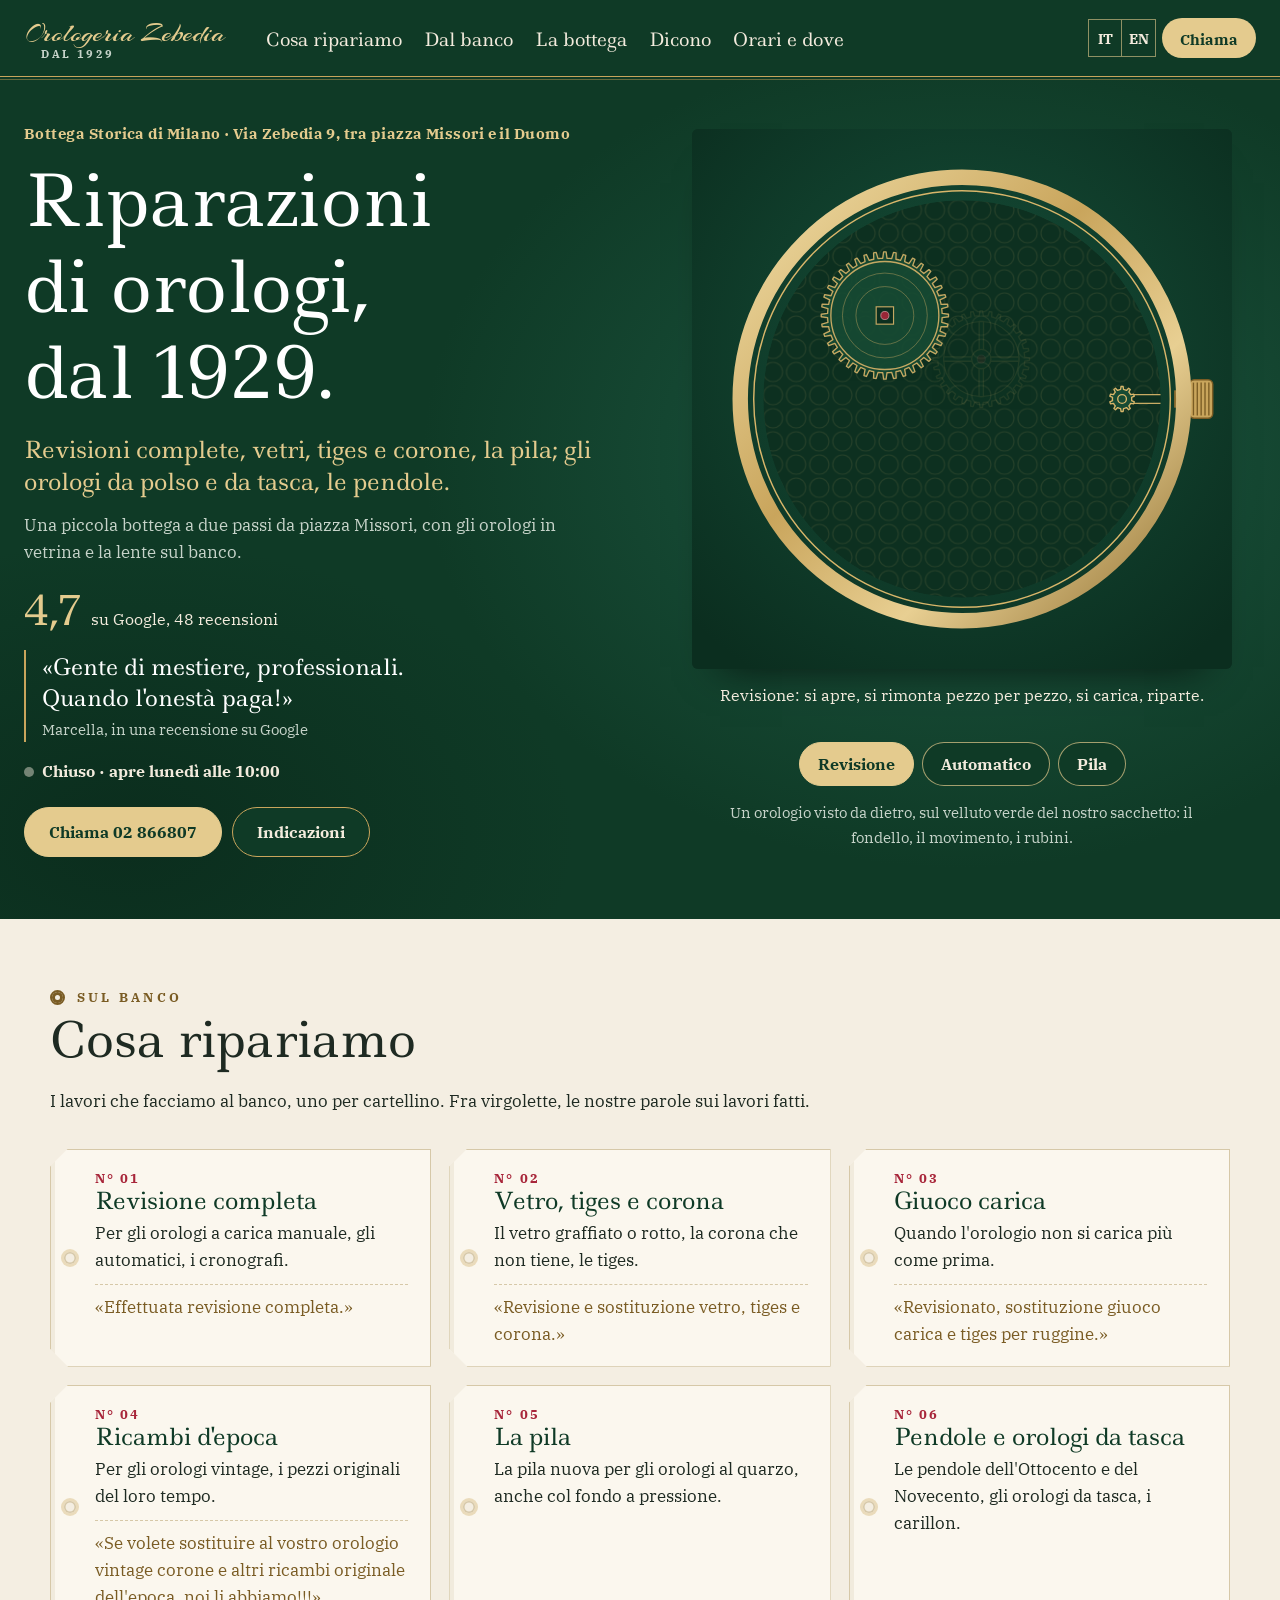
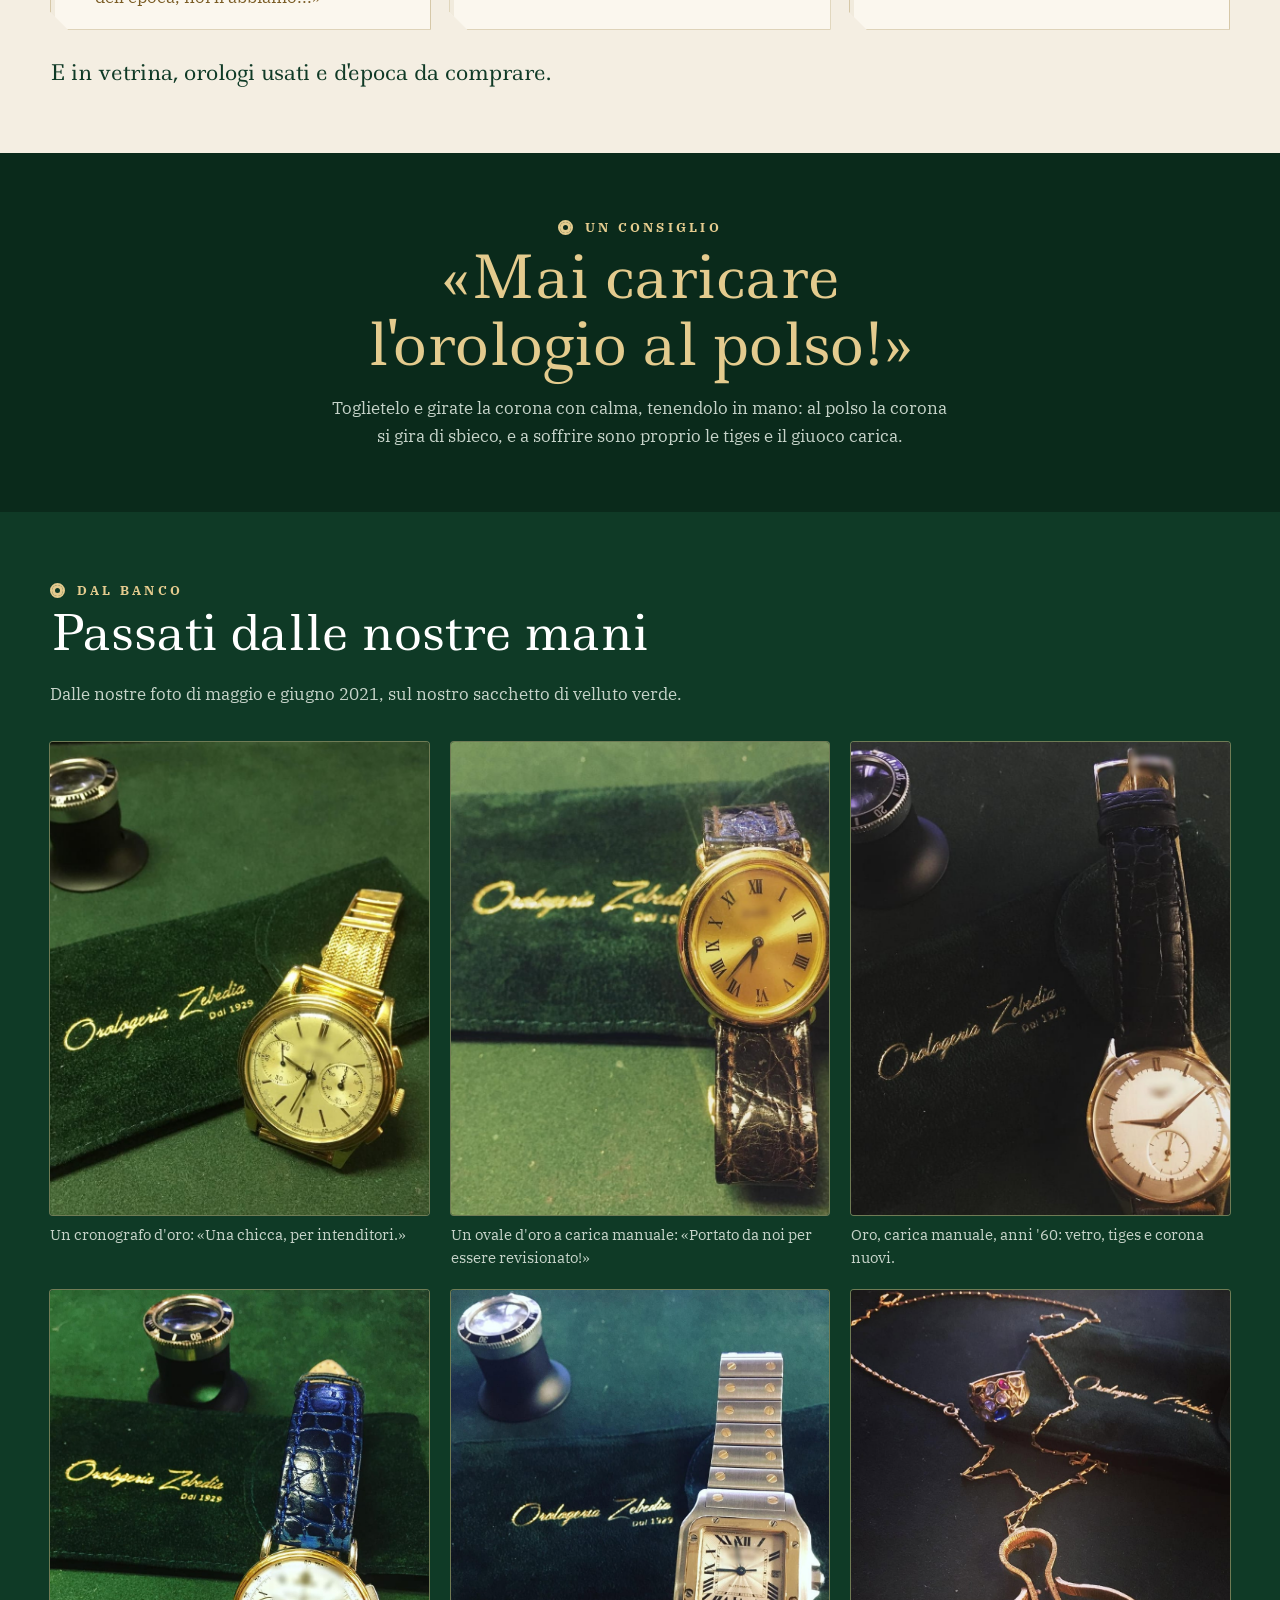
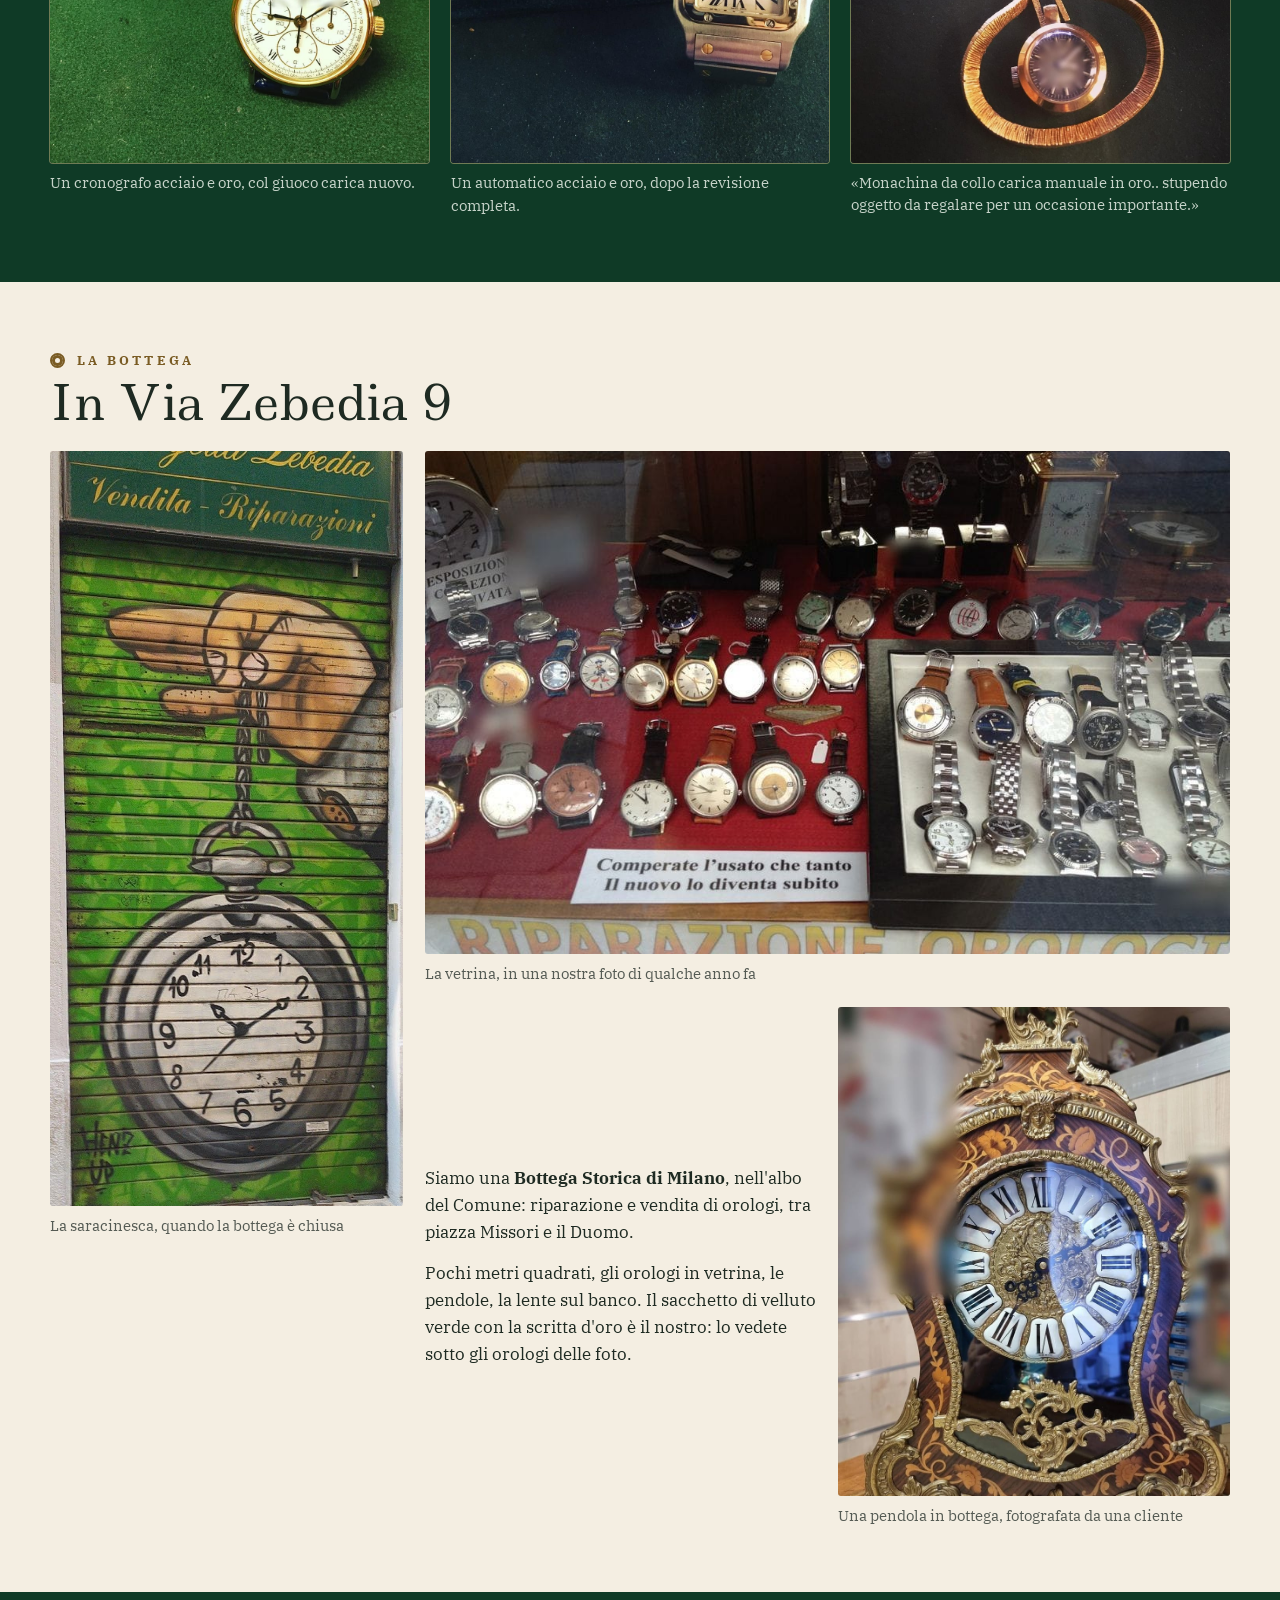
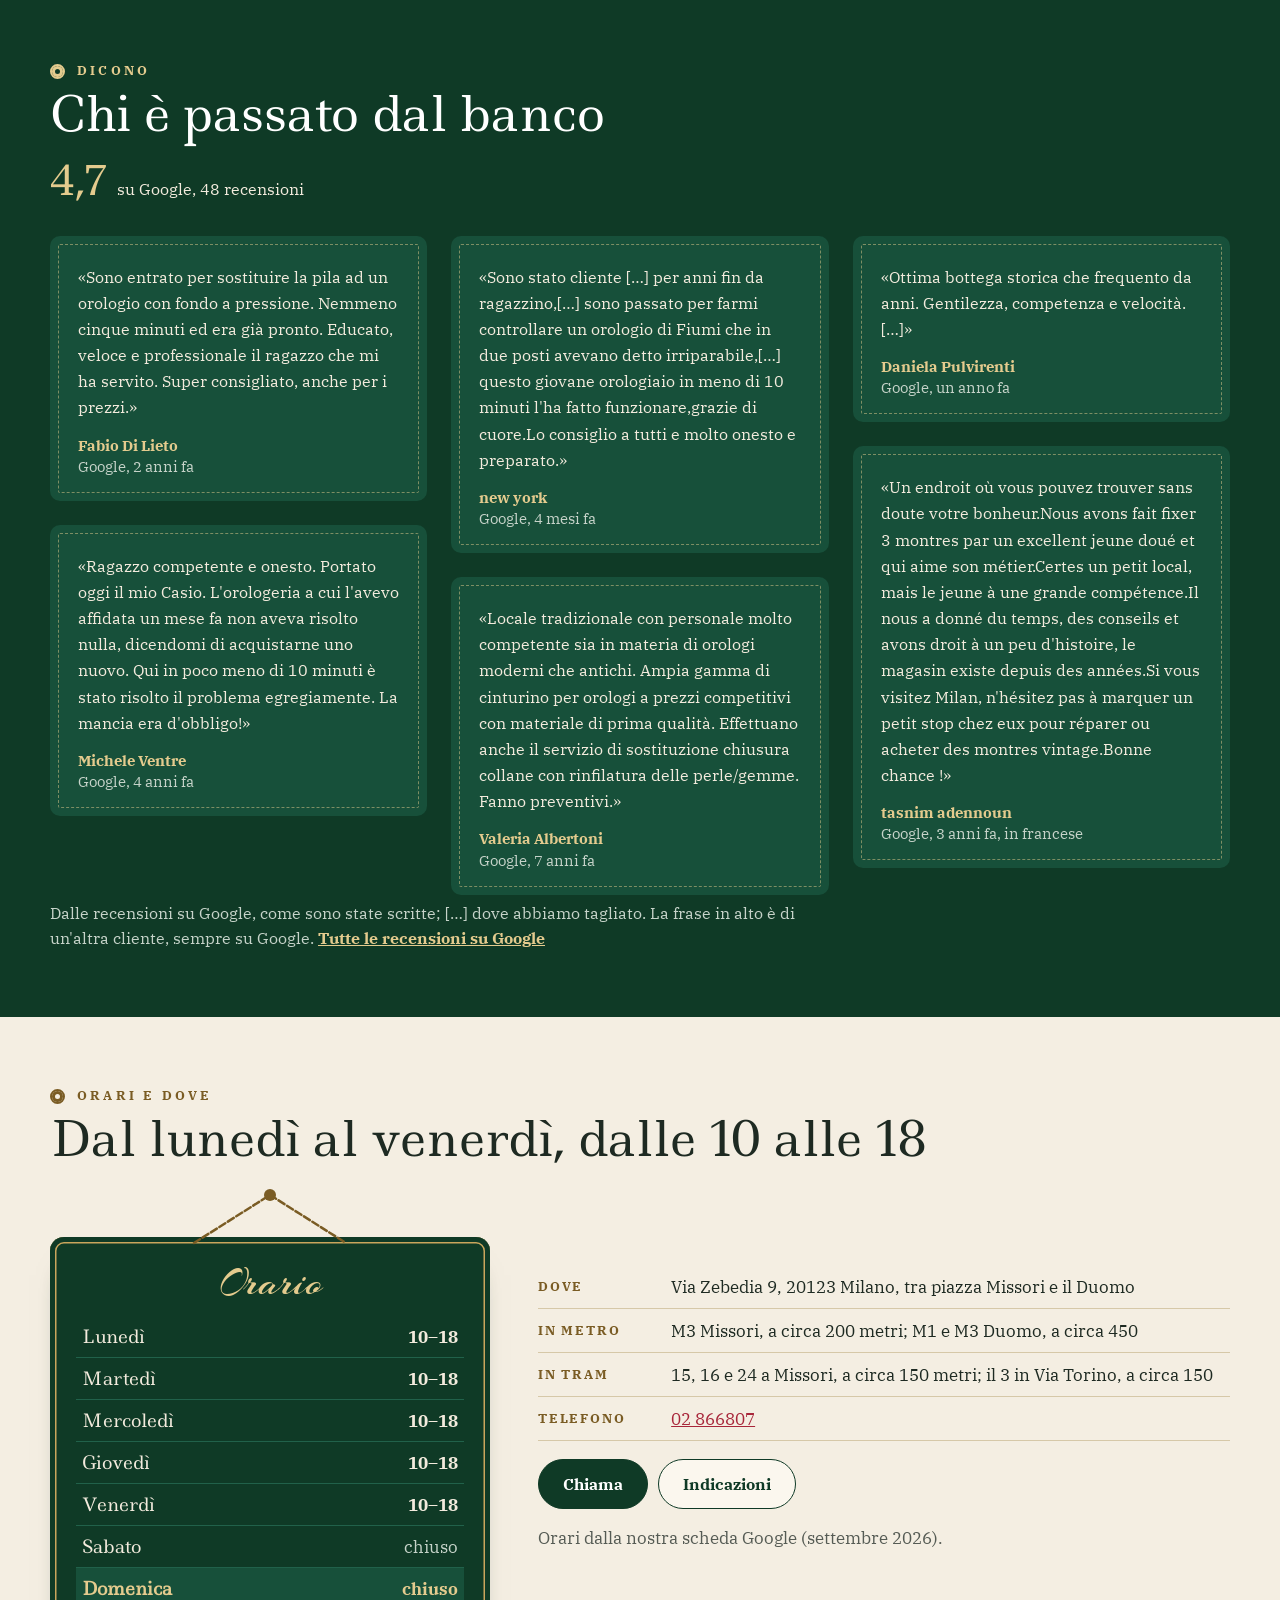
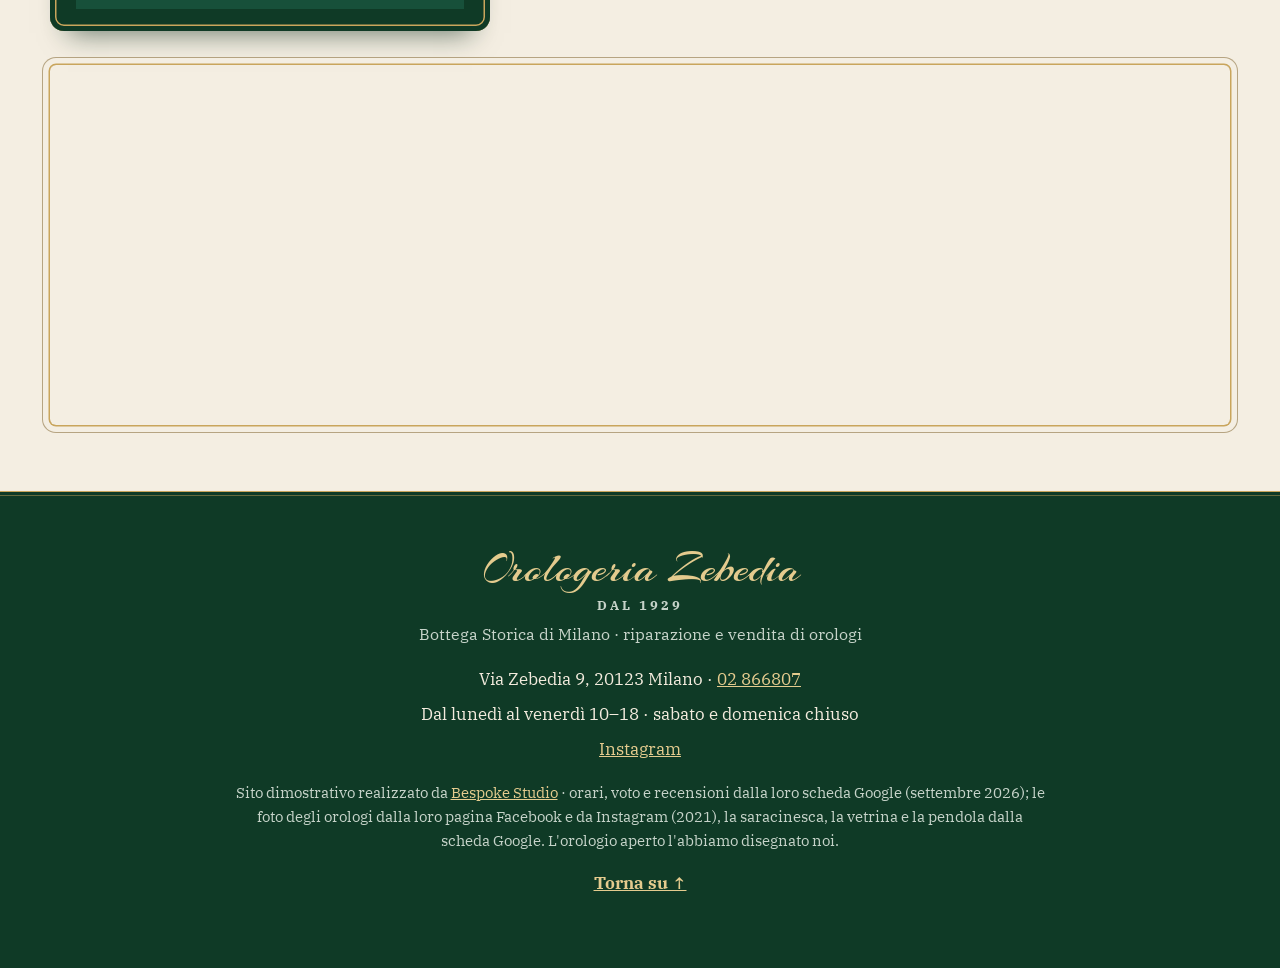
==== index.html @ 71bebed0 "Orologeria Zebedia, Via Zebedia 9 — la revisione La Bottega Storica tra piazza Missori e il Duomo, «" ====
<!DOCTYPE html>
<html lang="it" class="no-js">
<head>
<meta charset="utf-8">
<meta name="viewport" content="width=device-width, initial-scale=1">
<script>(function(){var r=document.documentElement;r.classList.remove('no-js');
/* la firma: finché main.js non parte c'è l'orologio col fondello chiuso; se il codice non arriva, dopo 2,5 s la revisione fatta */
try{if(!matchMedia('(prefers-reduced-motion: reduce)').matches){r.classList.add('firma-attesa');window.__attesaRevisione=setTimeout(function(){r.classList.remove('firma-attesa')},2500)}}catch(e){}})()</script>
<title>Orologeria Zebedia — Riparazioni di orologi dal 1929, Via Zebedia 9, Milano (Missori)</title>
<meta name="description" content="Orologeria Zebedia, Bottega Storica di Milano in Via Zebedia 9, tra piazza Missori e il Duomo: revisioni complete, vetro, tiges e corona, giuoco carica, ricambi d'epoca, la pila, pendole e orologi da tasca. Google 4,7 su 48. Tel. 02 866807.">
<link rel="canonical" href="https://rotenzark.github.io/orologeria-zebedia/">
<meta property="og:type" content="website">
<meta property="og:title" content="Orologeria Zebedia — Riparazioni di orologi, dal 1929.">
<meta property="og:description" content="Bottega Storica di Milano in Via Zebedia 9, tra piazza Missori e il Duomo: revisioni, vetri, tiges e corone, la pila, le pendole.">
<meta property="og:image" content="https://rotenzark.github.io/orologeria-zebedia/img/og.jpg">
<meta property="og:url" content="https://rotenzark.github.io/orologeria-zebedia/">
<meta property="og:locale" content="it_IT">
<meta name="twitter:card" content="summary_large_image">
<meta name="theme-color" content="#0F3A26">
<link rel="icon" href="img/favicon.svg" type="image/svg+xml">
<link rel="icon" href="img/favicon-32.png" sizes="32x32" type="image/png">
<link rel="apple-touch-icon" href="img/apple-touch-icon.png">
<link rel="preconnect" href="https://fonts.googleapis.com">
<link rel="preconnect" href="https://fonts.gstatic.com" crossorigin>
<link href="https://fonts.googleapis.com/css2?family=Arizonia&amp;family=IBM+Plex+Serif:wght@400;700&amp;family=Ledger&amp;display=swap" rel="stylesheet">
<link rel="stylesheet" href="css/styles.css?v=1">
<script src="https://cdn.jsdelivr.net/npm/gsap@3.12.5/dist/gsap.min.js" defer></script>
<script src="https://cdn.jsdelivr.net/npm/gsap@3.12.5/dist/ScrollTrigger.min.js" defer></script>
<script src="js/main.js?v=1" defer></script>
<script type="application/ld+json">
{"@context":"https://schema.org","@type":"Store","name":"Orologeria Zebedia","description":"Bottega Storica di Milano: riparazione e vendita di orologi. Revisioni complete, vetro, tiges e corona, giuoco carica, ricambi d'epoca, la pila, pendole e orologi da tasca.","url":"https://rotenzark.github.io/orologeria-zebedia/","image":"https://rotenzark.github.io/orologeria-zebedia/img/og.jpg","telephone":"+39 02 866807","address":{"@type":"PostalAddress","streetAddress":"Via Zebedia 9","postalCode":"20123","addressLocality":"Milano","addressRegion":"MI","addressCountry":"IT"},"geo":{"@type":"GeoCoordinates","latitude":45.4607134,"longitude":9.1868185},"openingHoursSpecification":[{"@type":"OpeningHoursSpecification","dayOfWeek":["Monday","Tuesday","Wednesday","Thursday","Friday"],"opens":"10:00","closes":"18:00"}],"aggregateRating":{"@type":"AggregateRating","ratingValue":"4.7","reviewCount":"48","bestRating":"5"},"sameAs":["https://www.instagram.com/orologeria.zebedia_dal1929/"]}
</script>
</head>
<body>

<a class="salta" href="#contenuto" data-i18n="m.salta">Vai al contenuto</a>

<header class="testata" id="testata">
  <div class="testata__dentro">
    <a class="marchio" href="#inizio" aria-label="Orologeria Zebedia: torna all'inizio" data-i18n-aria="m.top">
      <span class="marchio__nome" aria-hidden="true">Orologeria Zebedia</span>
      <span class="marchio__sotto" aria-hidden="true">Dal 1929</span>
    </a>
    <nav id="mainNav" class="voci" aria-label="Le sezioni" data-i18n-aria="m.nav">
      <a href="#banco" data-i18n="n.banco">Cosa ripariamo</a>
      <a href="#orologi" data-i18n="n.orologi">Dal banco</a>
      <a href="#bottega" data-i18n="n.bottega">La bottega</a>
      <a href="#dicono" data-i18n="n.dicono">Dicono</a>
      <a href="#orari" data-i18n="n.orari">Orari e dove</a>
    </nav>
    <div class="testata__azioni">
      <div class="lingue" role="group" aria-label="Lingua" data-i18n-aria="m.lingua">
        <button type="button" data-lang="it" aria-pressed="true">IT</button>
        <button type="button" data-lang="en" aria-pressed="false">EN</button>
      </div>
      <a class="chiama" href="tel:+3902866807"><span data-i18n="t.chiama">Chiama</span></a>
      <button id="burger" class="burger" type="button" aria-expanded="false" aria-controls="menuMobile" aria-label="Apri il menu" data-i18n-aria="m.menu"><span></span><span></span><span></span></button>
    </div>
  </div>
</header>

<nav id="menuMobile" class="menu-mobile" hidden aria-label="Le sezioni" data-i18n-aria="m.nav">
  <a href="#banco" data-i18n="n.banco">Cosa ripariamo</a>
  <a href="#orologi" data-i18n="n.orologi">Dal banco</a>
  <a href="#bottega" data-i18n="n.bottega">La bottega</a>
  <a href="#dicono" data-i18n="n.dicono">Dicono</a>
  <a href="#orari" data-i18n="n.orari">Orari e dove</a>
  <a class="menu-mobile__tel" href="tel:+3902866807"><span data-i18n="t.chiama">Chiama</span> <span class="intero">02 866807</span></a>
</nav>

<main id="contenuto">

  <!-- ══════ L'APERTURA: sul velluto verde del loro sacchetto; la firma nella cassa ══════ -->
  <section id="inizio" class="apertura" aria-labelledby="titolo">
    <div class="apertura__testo">
      <p class="apertura__sopra" data-i18n="h.sopra">Bottega Storica di Milano · Via Zebedia 9, tra piazza Missori e il Duomo</p>
      <h1 id="titolo" class="titolo" data-i18n="h.titolo">Riparazioni di orologi, dal 1929.</h1>
      <p class="apertura__seconda" data-i18n="h.seconda">Revisioni complete, vetri, tiges e corone, la pila; gli orologi da polso e da tasca, le pendole.</p>
      <p class="apertura__frase" data-i18n="h.testo">Una piccola bottega a due passi da piazza Missori, con gli orologi in vetrina e la lente sul banco.</p>
      <p class="voto"><b class="voto__n">4,7</b> <span class="voto__su" data-i18n="h.google">su Google, 48 recensioni</span></p>
      <blockquote class="citazione">
        <p>«Gente di mestiere, professionali. Quando l'onestà paga!»</p>
        <footer data-i18n="h.chi">Marcella, in una recensione su Google</footer>
      </blockquote>
      <p class="stato" id="orarioStato">Dal lunedì al venerdì, dalle 10 alle 18</p>
      <div class="apertura__azioni">
        <a class="bottone bottone--pieno" href="tel:+3902866807"><span data-i18n="t.chiama">Chiama</span>&nbsp;<span class="intero">02 866807</span></a>
        <a class="bottone bottone--vuoto" href="https://www.google.com/maps/dir/?api=1&amp;destination=Orologeria+Zebedia%2C+Via+Zebedia+9%2C+20123+Milano" target="_blank" rel="noopener" data-i18n="t.indicazioni">Indicazioni</a>
      </div>
    </div>
    <div class="apertura__firma">
      <figure class="revisione-fig" id="revisione-firma" data-modo="0" data-firma="fatta">
        <!--REVISIONE--><svg class="revisione__svg" id="revisioneSvg" viewBox="0 0 560 560" role="img" aria-labelledby="revisioneTitolo revisioneDesc">
        <title id="revisioneTitolo" data-i18n="p.titolo">La revisione</title>
        <desc id="revisioneDesc" data-i18n="p.desc">Un orologio visto da dietro, nella cassa d'oro, sul velluto verde del nostro sacchetto. Il fondello si apre; i pezzi del movimento tornano al loro posto uno per uno; si carica; il movimento riparte, il bilanciere oscilla e si posa; la cassa prende la luce. Tre lavori: la revisione di un orologio a carica manuale, un automatico con la sua massa oscillante, un quarzo con la pila nuova.</desc>
        <defs>
          <linearGradient id="ozb-oro" x1="0" y1="0" x2="1" y2="1"><stop offset="0" stop-color="#F2DFA8"/><stop offset=".42" stop-color="#C9A55C"/><stop offset=".68" stop-color="#E8CF92"/><stop offset="1" stop-color="#8E6E30"/></linearGradient><radialGradient id="ozb-fondello-g" cx=".38" cy=".34" r=".8"><stop offset="0" stop-color="#F2DFA8"/><stop offset=".55" stop-color="#C9A55C"/><stop offset="1" stop-color="#8E6E30"/></radialGradient><radialGradient id="ozb-velluto" cx=".5" cy=".42" r=".7"><stop offset="0" stop-color="#16503A"/><stop offset="1" stop-color="#0B2E1F"/></radialGradient><linearGradient id="ozb-pila-g" x1="0" y1="0" x2="1" y2="1"><stop offset="0" stop-color="#F1EFE8"/><stop offset=".5" stop-color="#BDB8AC"/><stop offset="1" stop-color="#8F8B80"/></linearGradient><pattern id="ozb-perlage" width="24" height="24" patternUnits="userSpaceOnUse"><circle cx="12" cy="12" r="10" fill="none" stroke="#D9B66A" stroke-opacity=".12" stroke-width="1.2"/></pattern><clipPath id="ozb-dentro"><circle cx="280" cy="280" r="206"/></clipPath><g id="ozb-bariletto"><path class="rv-dente" d="M-4.7 -59.2 L-2.2 -59.4 L-1.3 -66 L1.3 -66 L2.2 -59.4 L4.7 -59.2 L7.1 -59 L9 -65.4 L11.7 -65 L11.5 -58.3 L13.9 -57.8 L16.2 -57.1 L19.1 -63.2 L21.7 -62.3 L20.5 -55.8 L22.7 -54.9 L25 -53.9 L28.8 -59.4 L31.2 -58.2 L28.9 -51.9 L31 -50.6 L33.1 -49.3 L37.7 -54.2 L39.9 -52.6 L36.7 -46.7 L38.6 -45.2 L40.4 -43.6 L45.7 -47.6 L47.6 -45.7 L43.6 -40.4 L45.2 -38.6 L46.7 -36.7 L52.6 -39.9 L54.2 -37.7 L49.3 -33.1 L50.6 -31 L51.9 -28.9 L58.2 -31.2 L59.4 -28.8 L53.9 -25 L54.9 -22.7 L55.8 -20.5 L62.3 -21.7 L63.2 -19.1 L57.1 -16.2 L57.8 -13.9 L58.3 -11.5 L65 -11.7 L65.4 -9 L59 -7.1 L59.2 -4.7 L59.4 -2.2 L66 -1.3 L66 1.3 L59.4 2.2 L59.2 4.7 L59 7.1 L65.4 9 L65 11.7 L58.3 11.5 L57.8 13.9 L57.1 16.2 L63.2 19.1 L62.3 21.7 L55.8 20.5 L54.9 22.7 L53.9 25 L59.4 28.8 L58.2 31.2 L51.9 28.9 L50.6 31 L49.3 33.1 L54.2 37.7 L52.6 39.9 L46.7 36.7 L45.2 38.6 L43.6 40.4 L47.6 45.7 L45.7 47.6 L40.4 43.6 L38.6 45.2 L36.7 46.7 L39.9 52.6 L37.7 54.2 L33.1 49.3 L31 50.6 L28.9 51.9 L31.2 58.2 L28.8 59.4 L25 53.9 L22.7 54.9 L20.5 55.8 L21.7 62.3 L19.1 63.2 L16.2 57.1 L13.9 57.8 L11.5 58.3 L11.7 65 L9 65.4 L7.1 59 L4.7 59.2 L2.2 59.4 L1.3 66 L-1.3 66 L-2.2 59.4 L-4.7 59.2 L-7.1 59 L-9 65.4 L-11.7 65 L-11.5 58.3 L-13.9 57.8 L-16.2 57.1 L-19.1 63.2 L-21.7 62.3 L-20.5 55.8 L-22.7 54.9 L-25 53.9 L-28.8 59.4 L-31.2 58.2 L-28.9 51.9 L-31 50.6 L-33.1 49.3 L-37.7 54.2 L-39.9 52.6 L-36.7 46.7 L-38.6 45.2 L-40.4 43.6 L-45.7 47.6 L-47.6 45.7 L-43.6 40.4 L-45.2 38.6 L-46.7 36.7 L-52.6 39.9 L-54.2 37.7 L-49.3 33.1 L-50.6 31 L-51.9 28.9 L-58.2 31.2 L-59.4 28.8 L-53.9 25 L-54.9 22.7 L-55.8 20.5 L-62.3 21.7 L-63.2 19.1 L-57.1 16.2 L-57.8 13.9 L-58.3 11.5 L-65 11.7 L-65.4 9 L-59 7.1 L-59.2 4.7 L-59.4 2.2 L-66 1.3 L-66 -1.3 L-59.4 -2.2 L-59.2 -4.7 L-59 -7.1 L-65.4 -9 L-65 -11.7 L-58.3 -11.5 L-57.8 -13.9 L-57.1 -16.2 L-63.2 -19.1 L-62.3 -21.7 L-55.8 -20.5 L-54.9 -22.7 L-53.9 -25 L-59.4 -28.8 L-58.2 -31.2 L-51.9 -28.9 L-50.6 -31 L-49.3 -33.1 L-54.2 -37.7 L-52.6 -39.9 L-46.7 -36.7 L-45.2 -38.6 L-43.6 -40.4 L-47.6 -45.7 L-45.7 -47.6 L-40.4 -43.6 L-38.6 -45.2 L-36.7 -46.7 L-39.9 -52.6 L-37.7 -54.2 L-33.1 -49.3 L-31 -50.6 L-28.9 -51.9 L-31.2 -58.2 L-28.8 -59.4 L-25 -53.9 L-22.7 -54.9 L-20.5 -55.8 L-21.7 -62.3 L-19.1 -63.2 L-16.2 -57.1 L-13.9 -57.8 L-11.5 -58.3 L-11.7 -65 L-9 -65.4 L-7.1 -59 Z"/><circle class="rv-coperchio" r="56"/><circle class="rv-filo" r="44"/><circle class="rv-filo" r="30"/><rect class="rv-albero" x="-9" y="-9" width="18" height="18"/><circle class="rv-rubino" r="4.2"/></g><g id="ozb-cricco"><path class="rv-dente" d="M-5 -28.4 L-2.4 -28.7 L-1.5 -32 L1.5 -32 L2.4 -28.7 L5 -28.4 L7.6 -27.8 L9.6 -30.5 L12.3 -29.5 L12.1 -26.1 L14.4 -24.9 L16.6 -23.5 L19.4 -25.4 L21.7 -23.6 L20.3 -20.4 L22.1 -18.5 L23.6 -16.4 L27 -17.2 L28.4 -14.7 L26.1 -12.3 L27.1 -9.9 L27.8 -7.4 L31.2 -7 L31.7 -4.1 L28.7 -2.6 L28.8 0 L28.7 2.6 L31.7 4.1 L31.2 7 L27.8 7.4 L27.1 9.9 L26.1 12.3 L28.4 14.7 L27 17.2 L23.6 16.4 L22.1 18.5 L20.3 20.4 L21.7 23.6 L19.4 25.4 L16.6 23.5 L14.4 24.9 L12.1 26.1 L12.3 29.5 L9.6 30.5 L7.6 27.8 L5 28.4 L2.4 28.7 L1.5 32 L-1.5 32 L-2.4 28.7 L-5 28.4 L-7.6 27.8 L-9.6 30.5 L-12.3 29.5 L-12.1 26.1 L-14.4 24.9 L-16.6 23.5 L-19.4 25.4 L-21.7 23.6 L-20.3 20.4 L-22.1 18.5 L-23.6 16.4 L-27 17.2 L-28.4 14.7 L-26.1 12.3 L-27.1 9.9 L-27.8 7.4 L-31.2 7 L-31.7 4.1 L-28.7 2.6 L-28.8 0 L-28.7 -2.6 L-31.7 -4.1 L-31.2 -7 L-27.8 -7.4 L-27.1 -9.9 L-26.1 -12.3 L-28.4 -14.7 L-27 -17.2 L-23.6 -16.4 L-22.1 -18.5 L-20.3 -20.4 L-21.7 -23.6 L-19.4 -25.4 L-16.6 -23.5 L-14.4 -24.9 L-12.1 -26.1 L-12.3 -29.5 L-9.6 -30.5 L-7.6 -27.8 Z"/><circle class="rv-coperchio" r="24"/><circle class="rv-vuoto" r="4" cx="0" cy="-14"/><circle class="rv-vuoto" r="4" cx="12.1" cy="7"/><circle class="rv-vuoto" r="4" cx="-12.1" cy="7"/><rect class="rv-albero" x="-7" y="-7" width="14" height="14"/></g><g id="ozb-centrale"><path class="rv-dente" d="M-4.4 -44.8 L-2.1 -45 L-1.3 -50 L1.3 -50 L2.1 -45 L4.4 -44.8 L6.7 -44.5 L8.5 -49.3 L11 -48.8 L10.8 -43.7 L13.1 -43.1 L15.2 -42.3 L17.9 -46.7 L20.3 -45.7 L19.2 -40.7 L21.2 -39.7 L23.2 -38.6 L26.7 -42.3 L28.8 -40.9 L26.7 -36.2 L28.5 -34.8 L30.3 -33.3 L34.4 -36.2 L36.2 -34.4 L33.3 -30.3 L34.8 -28.5 L36.2 -26.7 L40.9 -28.8 L42.3 -26.7 L38.6 -23.2 L39.7 -21.2 L40.7 -19.2 L45.7 -20.3 L46.7 -17.9 L42.3 -15.2 L43.1 -13.1 L43.7 -10.8 L48.8 -11 L49.3 -8.5 L44.5 -6.7 L44.8 -4.4 L45 -2.1 L50 -1.3 L50 1.3 L45 2.1 L44.8 4.4 L44.5 6.7 L49.3 8.5 L48.8 11 L43.7 10.8 L43.1 13.1 L42.3 15.2 L46.7 17.9 L45.7 20.3 L40.7 19.2 L39.7 21.2 L38.6 23.2 L42.3 26.7 L40.9 28.8 L36.2 26.7 L34.8 28.5 L33.3 30.3 L36.2 34.4 L34.4 36.2 L30.3 33.3 L28.5 34.8 L26.7 36.2 L28.8 40.9 L26.7 42.3 L23.2 38.6 L21.2 39.7 L19.2 40.7 L20.3 45.7 L17.9 46.7 L15.2 42.3 L13.1 43.1 L10.8 43.7 L11 48.8 L8.5 49.3 L6.7 44.5 L4.4 44.8 L2.1 45 L1.3 50 L-1.3 50 L-2.1 45 L-4.4 44.8 L-6.7 44.5 L-8.5 49.3 L-11 48.8 L-10.8 43.7 L-13.1 43.1 L-15.2 42.3 L-17.9 46.7 L-20.3 45.7 L-19.2 40.7 L-21.2 39.7 L-23.2 38.6 L-26.7 42.3 L-28.8 40.9 L-26.7 36.2 L-28.5 34.8 L-30.3 33.3 L-34.4 36.2 L-36.2 34.4 L-33.3 30.3 L-34.8 28.5 L-36.2 26.7 L-40.9 28.8 L-42.3 26.7 L-38.6 23.2 L-39.7 21.2 L-40.7 19.2 L-45.7 20.3 L-46.7 17.9 L-42.3 15.2 L-43.1 13.1 L-43.7 10.8 L-48.8 11 L-49.3 8.5 L-44.5 6.7 L-44.8 4.4 L-45 2.1 L-50 1.3 L-50 -1.3 L-45 -2.1 L-44.8 -4.4 L-44.5 -6.7 L-49.3 -8.5 L-48.8 -11 L-43.7 -10.8 L-43.1 -13.1 L-42.3 -15.2 L-46.7 -17.9 L-45.7 -20.3 L-40.7 -19.2 L-39.7 -21.2 L-38.6 -23.2 L-42.3 -26.7 L-40.9 -28.8 L-36.2 -26.7 L-34.8 -28.5 L-33.3 -30.3 L-36.2 -34.4 L-34.4 -36.2 L-30.3 -33.3 L-28.5 -34.8 L-26.7 -36.2 L-28.8 -40.9 L-26.7 -42.3 L-23.2 -38.6 L-21.2 -39.7 L-19.2 -40.7 L-20.3 -45.7 L-17.9 -46.7 L-15.2 -42.3 L-13.1 -43.1 L-10.8 -43.7 L-11 -48.8 L-8.5 -49.3 L-6.7 -44.5 Z"/><circle class="rv-vuoto" r="39"/><rect class="rv-raggio" x="-2.2" y="-39" width="4.5" height="39" transform="rotate(0)"/><rect class="rv-raggio" x="-2.2" y="-39" width="4.5" height="39" transform="rotate(90)"/><rect class="rv-raggio" x="-2.2" y="-39" width="4.5" height="39" transform="rotate(180)"/><rect class="rv-raggio" x="-2.2" y="-39" width="4.5" height="39" transform="rotate(270)"/><circle class="rv-mozzo" r="10"/><circle class="rv-rubino" r="4.2"/></g><g id="ozb-terza"><path class="rv-dente" d="M-4.1 -34 L-2 -34.1 L-1.2 -38 L1.2 -38 L2 -34.1 L4.1 -34 L6.2 -33.6 L7.9 -37.2 L10.2 -36.6 L10.1 -32.7 L12.1 -32 L14.1 -31.2 L16.6 -34.2 L18.7 -33.1 L17.6 -29.3 L19.4 -28.1 L21.2 -26.9 L24.3 -29.2 L26.1 -27.6 L24.1 -24.2 L25.6 -22.7 L27 -21 L30.6 -22.6 L31.9 -20.6 L29.2 -17.8 L30.3 -15.9 L31.2 -14 L35.1 -14.6 L35.9 -12.4 L32.6 -10.3 L33.2 -8.2 L33.7 -6.1 L37.6 -5.8 L37.8 -3.4 L34.1 -2.1 L34.2 0 L34.1 2.1 L37.8 3.4 L37.6 5.8 L33.7 6.1 L33.2 8.2 L32.6 10.3 L35.9 12.4 L35.1 14.6 L31.2 14 L30.3 15.9 L29.2 17.8 L31.9 20.6 L30.6 22.6 L27 21 L25.6 22.7 L24.1 24.2 L26.1 27.6 L24.3 29.2 L21.2 26.9 L19.4 28.1 L17.6 29.3 L18.7 33.1 L16.6 34.2 L14.1 31.2 L12.1 32 L10.1 32.7 L10.2 36.6 L7.9 37.2 L6.2 33.6 L4.1 34 L2 34.1 L1.2 38 L-1.2 38 L-2 34.1 L-4.1 34 L-6.2 33.6 L-7.9 37.2 L-10.2 36.6 L-10.1 32.7 L-12.1 32 L-14.1 31.2 L-16.6 34.2 L-18.7 33.1 L-17.6 29.3 L-19.4 28.1 L-21.2 26.9 L-24.3 29.2 L-26.1 27.6 L-24.1 24.2 L-25.6 22.7 L-27 21 L-30.6 22.6 L-31.9 20.6 L-29.2 17.8 L-30.3 15.9 L-31.2 14 L-35.1 14.6 L-35.9 12.4 L-32.6 10.3 L-33.2 8.2 L-33.7 6.1 L-37.6 5.8 L-37.8 3.4 L-34.1 2.1 L-34.2 0 L-34.1 -2.1 L-37.8 -3.4 L-37.6 -5.8 L-33.7 -6.1 L-33.2 -8.2 L-32.6 -10.3 L-35.9 -12.4 L-35.1 -14.6 L-31.2 -14 L-30.3 -15.9 L-29.2 -17.8 L-31.9 -20.6 L-30.6 -22.6 L-27 -21 L-25.6 -22.7 L-24.1 -24.2 L-26.1 -27.6 L-24.3 -29.2 L-21.2 -26.9 L-19.4 -28.1 L-17.6 -29.3 L-18.7 -33.1 L-16.6 -34.2 L-14.1 -31.2 L-12.1 -32 L-10.1 -32.7 L-10.2 -36.6 L-7.9 -37.2 L-6.2 -33.6 Z"/><circle class="rv-vuoto" r="28.2"/><rect class="rv-raggio" x="-1.7" y="-28.2" width="3.4" height="28.2" transform="rotate(0)"/><rect class="rv-raggio" x="-1.7" y="-28.2" width="3.4" height="28.2" transform="rotate(90)"/><rect class="rv-raggio" x="-1.7" y="-28.2" width="3.4" height="28.2" transform="rotate(180)"/><rect class="rv-raggio" x="-1.7" y="-28.2" width="3.4" height="28.2" transform="rotate(270)"/><circle class="rv-mozzo" r="7.6"/><circle class="rv-rubino" r="4.2"/></g><g id="ozb-quarta"><path class="rv-dente" d="M-4.1 -28.5 L-2 -28.7 L-1.2 -32 L1.2 -32 L2 -28.7 L4.1 -28.5 L6.2 -28.1 L7.9 -31 L10.1 -30.3 L10 -27 L12 -26.2 L13.9 -25.2 L16.3 -27.5 L18.3 -26.3 L17.2 -23.1 L18.9 -21.8 L20.4 -20.3 L23.4 -21.8 L24.9 -20 L23 -17.3 L24.2 -15.6 L25.3 -13.7 L28.6 -14.4 L29.6 -12.2 L27 -10.1 L27.6 -8.1 L28.2 -6 L31.5 -5.7 L31.8 -3.4 L28.7 -2.1 L28.8 0 L28.7 2.1 L31.8 3.4 L31.5 5.7 L28.2 6 L27.6 8.1 L27 10.1 L29.6 12.2 L28.6 14.4 L25.3 13.7 L24.2 15.6 L23 17.3 L24.9 20 L23.4 21.8 L20.4 20.3 L18.9 21.8 L17.2 23.1 L18.3 26.3 L16.3 27.5 L13.9 25.2 L12 26.2 L10 27 L10.1 30.3 L7.9 31 L6.2 28.1 L4.1 28.5 L2 28.7 L1.2 32 L-1.2 32 L-2 28.7 L-4.1 28.5 L-6.2 28.1 L-7.9 31 L-10.1 30.3 L-10 27 L-12 26.2 L-13.9 25.2 L-16.3 27.5 L-18.3 26.3 L-17.2 23.1 L-18.9 21.8 L-20.4 20.3 L-23.4 21.8 L-24.9 20 L-23 17.3 L-24.2 15.6 L-25.3 13.7 L-28.6 14.4 L-29.6 12.2 L-27 10.1 L-27.6 8.1 L-28.2 6 L-31.5 5.7 L-31.8 3.4 L-28.7 2.1 L-28.8 0 L-28.7 -2.1 L-31.8 -3.4 L-31.5 -5.7 L-28.2 -6 L-27.6 -8.1 L-27 -10.1 L-29.6 -12.2 L-28.6 -14.4 L-25.3 -13.7 L-24.2 -15.6 L-23 -17.3 L-24.9 -20 L-23.4 -21.8 L-20.4 -20.3 L-18.9 -21.8 L-17.2 -23.1 L-18.3 -26.3 L-16.3 -27.5 L-13.9 -25.2 L-12 -26.2 L-10 -27 L-10.1 -30.3 L-7.9 -31 L-6.2 -28.1 Z"/><circle class="rv-vuoto" r="22.8"/><rect class="rv-raggio" x="-1.7" y="-22.8" width="3.4" height="22.8" transform="rotate(0)"/><rect class="rv-raggio" x="-1.7" y="-22.8" width="3.4" height="22.8" transform="rotate(72)"/><rect class="rv-raggio" x="-1.7" y="-22.8" width="3.4" height="22.8" transform="rotate(144)"/><rect class="rv-raggio" x="-1.7" y="-22.8" width="3.4" height="22.8" transform="rotate(216)"/><rect class="rv-raggio" x="-1.7" y="-22.8" width="3.4" height="22.8" transform="rotate(288)"/><circle class="rv-mozzo" r="6.4"/><circle class="rv-rubino" r="4.2"/></g><g id="ozb-scappamento"><path class="rv-dente" d="M-4.4 -20.5 L-2.1 -20.9 L-1.3 -24 L1.3 -24 L2.1 -20.9 L4.4 -20.5 L6.6 -19.9 L8.6 -22.4 L10.9 -21.4 L10.4 -18.2 L12.3 -17 L14.1 -15.5 L16.9 -17 L18.7 -15.1 L16.9 -12.4 L18.2 -10.5 L19.2 -8.5 L22.4 -8.6 L23.2 -6.2 L20.5 -4.5 L20.9 -2.2 L21 0.1 L24 1.2 L23.7 3.8 L20.6 4.3 L20 6.5 L19.1 8.6 L21.4 10.9 L20.1 13.1 L17 12.3 L15.6 14.1 L14 15.7 L15.1 18.6 L13 20.2 L10.6 18.1 L8.5 19.2 L6.4 20 L6.3 23.2 L3.7 23.7 L2.3 20.9 L0 21 L-2.3 20.9 L-3.7 23.7 L-6.3 23.2 L-6.4 20 L-8.5 19.2 L-10.6 18.1 L-13 20.2 L-15.1 18.6 L-14 15.7 L-15.6 14.1 L-17 12.3 L-20.1 13.1 L-21.4 10.9 L-19.1 8.6 L-20 6.5 L-20.6 4.3 L-23.7 3.8 L-24 1.2 L-21 0.1 L-20.9 -2.2 L-20.5 -4.5 L-23.2 -6.2 L-22.4 -8.6 L-19.2 -8.5 L-18.2 -10.5 L-16.9 -12.4 L-18.7 -15.1 L-16.9 -17 L-14.1 -15.5 L-12.3 -17 L-10.4 -18.2 L-10.9 -21.4 L-8.6 -22.4 L-6.6 -19.9 Z"/><circle class="rv-vuoto" r="15"/><rect class="rv-raggio" x="-1.7" y="-15" width="3.4" height="15" transform="rotate(0)"/><rect class="rv-raggio" x="-1.7" y="-15" width="3.4" height="15" transform="rotate(120)"/><rect class="rv-raggio" x="-1.7" y="-15" width="3.4" height="15" transform="rotate(240)"/><circle class="rv-mozzo" r="6"/><circle class="rv-rubino" r="4.2"/></g><g id="ozb-motorino"><path class="rv-dente" d="M-4.2 -18.5 L-2 -18.9 L-1.3 -22 L1.3 -22 L2 -18.9 L4.2 -18.5 L6.4 -17.9 L8.4 -20.3 L10.7 -19.2 L10 -16.1 L11.8 -14.9 L13.5 -13.4 L16.4 -14.7 L18 -12.7 L16 -10.2 L17.1 -8.2 L18 -6.2 L21.1 -6.1 L21.7 -3.6 L18.9 -2.2 L19 0 L18.9 2.2 L21.7 3.6 L21.1 6.1 L18 6.2 L17.1 8.2 L16 10.2 L18 12.7 L16.4 14.7 L13.5 13.4 L11.8 14.9 L10 16.1 L10.7 19.2 L8.4 20.3 L6.4 17.9 L4.2 18.5 L2 18.9 L1.3 22 L-1.3 22 L-2 18.9 L-4.2 18.5 L-6.4 17.9 L-8.4 20.3 L-10.7 19.2 L-10 16.1 L-11.8 14.9 L-13.5 13.4 L-16.4 14.7 L-18 12.7 L-16 10.2 L-17.1 8.2 L-18 6.2 L-21.1 6.1 L-21.7 3.6 L-18.9 2.2 L-19 0 L-18.9 -2.2 L-21.7 -3.6 L-21.1 -6.1 L-18 -6.2 L-17.1 -8.2 L-16 -10.2 L-18 -12.7 L-16.4 -14.7 L-13.5 -13.4 L-11.8 -14.9 L-10 -16.1 L-10.7 -19.2 L-8.4 -20.3 L-6.4 -17.9 Z"/><circle class="rv-vuoto" r="13"/><rect class="rv-raggio" x="-1.7" y="-13" width="3.4" height="13" transform="rotate(0)"/><rect class="rv-raggio" x="-1.7" y="-13" width="3.4" height="13" transform="rotate(120)"/><rect class="rv-raggio" x="-1.7" y="-13" width="3.4" height="13" transform="rotate(240)"/><circle class="rv-mozzo" r="6"/><circle class="rv-rubino" r="4.2"/></g><g id="ozb-ruota-q"><path class="rv-dente" d="M-4 -30.3 L-1.9 -30.5 L-1.2 -34 L1.2 -34 L1.9 -30.5 L4 -30.3 L6 -30 L7.7 -33.1 L9.9 -32.5 L9.8 -29 L11.7 -28.3 L13.6 -27.4 L16 -30 L18 -28.8 L16.9 -25.5 L18.6 -24.3 L20.2 -23 L23.2 -24.8 L24.8 -23.2 L23 -20.2 L24.3 -18.6 L25.5 -16.9 L28.8 -18 L30 -16 L27.4 -13.6 L28.3 -11.7 L29 -9.8 L32.5 -9.9 L33.1 -7.7 L30 -6 L30.3 -4 L30.5 -1.9 L34 -1.2 L34 1.2 L30.5 1.9 L30.3 4 L30 6 L33.1 7.7 L32.5 9.9 L29 9.8 L28.3 11.7 L27.4 13.6 L30 16 L28.8 18 L25.5 16.9 L24.3 18.6 L23 20.2 L24.8 23.2 L23.2 24.8 L20.2 23 L18.6 24.3 L16.9 25.5 L18 28.8 L16 30 L13.6 27.4 L11.7 28.3 L9.8 29 L9.9 32.5 L7.7 33.1 L6 30 L4 30.3 L1.9 30.5 L1.2 34 L-1.2 34 L-1.9 30.5 L-4 30.3 L-6 30 L-7.7 33.1 L-9.9 32.5 L-9.8 29 L-11.7 28.3 L-13.6 27.4 L-16 30 L-18 28.8 L-16.9 25.5 L-18.6 24.3 L-20.2 23 L-23.2 24.8 L-24.8 23.2 L-23 20.2 L-24.3 18.6 L-25.5 16.9 L-28.8 18 L-30 16 L-27.4 13.6 L-28.3 11.7 L-29 9.8 L-32.5 9.9 L-33.1 7.7 L-30 6 L-30.3 4 L-30.5 1.9 L-34 1.2 L-34 -1.2 L-30.5 -1.9 L-30.3 -4 L-30 -6 L-33.1 -7.7 L-32.5 -9.9 L-29 -9.8 L-28.3 -11.7 L-27.4 -13.6 L-30 -16 L-28.8 -18 L-25.5 -16.9 L-24.3 -18.6 L-23 -20.2 L-24.8 -23.2 L-23.2 -24.8 L-20.2 -23 L-18.6 -24.3 L-16.9 -25.5 L-18 -28.8 L-16 -30 L-13.6 -27.4 L-11.7 -28.3 L-9.8 -29 L-9.9 -32.5 L-7.7 -33.1 L-6 -30 Z"/><circle class="rv-vuoto" r="24.6"/><rect class="rv-raggio" x="-1.7" y="-24.6" width="3.4" height="24.6" transform="rotate(0)"/><rect class="rv-raggio" x="-1.7" y="-24.6" width="3.4" height="24.6" transform="rotate(90)"/><rect class="rv-raggio" x="-1.7" y="-24.6" width="3.4" height="24.6" transform="rotate(180)"/><rect class="rv-raggio" x="-1.7" y="-24.6" width="3.4" height="24.6" transform="rotate(270)"/><circle class="rv-mozzo" r="6.8"/><circle class="rv-rubino" r="4.2"/></g><g id="ozb-bilanciere"><circle class="rv-bil" r="55"/><circle class="rv-filo" r="49"/><rect class="rv-braccio" x="-2.4" y="-52" width="4.8" height="52" transform="rotate(0)"/><rect class="rv-braccio" x="-2.4" y="-52" width="4.8" height="52" transform="rotate(120)"/><rect class="rv-braccio" x="-2.4" y="-52" width="4.8" height="52" transform="rotate(240)"/><circle class="rv-vite" cx="58" cy="0" r="2.6"/><circle class="rv-vite" cx="50.2" cy="29" r="2.6"/><circle class="rv-vite" cx="29" cy="50.2" r="2.6"/><circle class="rv-vite" cx="0" cy="58" r="2.6"/><circle class="rv-vite" cx="-29" cy="50.2" r="2.6"/><circle class="rv-vite" cx="-50.2" cy="29" r="2.6"/><circle class="rv-vite" cx="-58" cy="0" r="2.6"/><circle class="rv-vite" cx="-50.2" cy="-29" r="2.6"/><circle class="rv-vite" cx="-29" cy="-50.2" r="2.6"/><circle class="rv-vite" cx="0" cy="-58" r="2.6"/><circle class="rv-vite" cx="29" cy="-50.2" r="2.6"/><circle class="rv-vite" cx="50.2" cy="-29" r="2.6"/><path class="rv-spirale" d="M5 0 L5.1 1.4 L4.8 2.7 L4.1 4.1 L3 5.2 L1.6 6 L0 6.5 L-1.7 6.5 L-3.5 6.1 L-5.1 5.1 L-6.5 3.7 L-7.5 2 L-8 0 L-8 -2.1 L-7.4 -4.2 L-6.2 -6.2 L-4.5 -7.8 L-2.4 -8.9 L0 -9.5 L2.5 -9.4 L5 -8.7 L7.2 -7.2 L9.1 -5.3 L10.4 -2.8 L11 0 L10.9 2.9 L10 5.8 L8.3 8.3 L6 10.4 L3.2 11.8 L0 12.5 L-3.3 12.3 L-6.5 11.3 L-9.4 9.4 L-11.7 6.7 L-13.3 3.6 L-14 0 L-13.8 -3.7 L-12.6 -7.2 L-10.4 -10.4 L-7.5 -13 L-3.9 -14.7 L0 -15.5 L4.1 -15.2 L8 -13.9 L11.5 -11.5 L14.3 -8.3 L16.2 -4.3 L17 0 L16.7 4.5 L15.2 8.8 L12.6 12.6 L9 15.6 L4.7 17.6 L0 18.5 L-4.9 18.1 L-9.5 16.5 L-13.6 13.6 L-16.9 9.8 L-19.1 5.1 L-20 0 L-19.6 -5.2 L-17.8 -10.2 L-14.7 -14.7 L-10.5 -18.2 L-5.5 -20.5 L0 -21.5 L5.6 -21 L11 -19.1 L15.7 -15.7 L19.5 -11.3 L22 -5.9 L23 0 L22.5 6 L20.4 11.7 L16.8 16.8 L12 20.8 L6.3 23.4 L0 24.5 L-6.4 23.9 L-12.5 21.7 L-17.9 17.9 L-22.1 12.8 L-24.9 6.7 L-26 0"/><circle class="rv-mozzo" r="6"/><circle class="rv-rubino" r="3.4"/></g><g id="ozb-ponte"><path class="rv-ponte" d="M 9 -9 L -82 -52 A 13 13 0 0 0 -94 -30 L -6 12 A 11 11 0 0 0 9 -9 Z"/><circle class="rv-vite-g" cx="-86" cy="-41" r="6"/><circle class="rv-rubino" r="4.6"/></g><g id="ozb-massa"><path class="rv-massa" d="M -196 0 A 196 196 0 0 1 196 0 L 34 0 A 34 34 0 0 0 -34 0 Z"/><path class="rv-filo" d="M -172 0 A 172 172 0 0 1 172 0"/><path class="rv-filo" d="M -120 0 A 120 120 0 0 1 120 0"/><circle class="rv-mozzo" r="16"/><circle class="rv-rubino" r="5"/></g><g id="ozb-circuito"><path class="rv-circuito" d="M -186 -60 L -100 -150 L 20 -160 L 60 -120 L 130 -120 L 170 -20 L 150 80 L 110 160 L -20 190 L -150 120 Z"/><path class="rv-pista" d="M -150 0 L -60 0 L -40 -40 L 40 -40"/><path class="rv-pista" d="M -120 60 L -20 60 L 0 96"/><path class="rv-pista" d="M 60 -96 L 100 -60 L 100 20"/><path class="rv-pista" d="M -80 -120 L -80 -40"/><path class="rv-pista" d="M -150 100 L -60 120 L -20 150"/><rect class="rv-componente" x="-138" y="-36" width="16" height="9" rx="1.5"/><rect class="rv-componente" x="4" y="6" width="16" height="9" rx="1.5"/><rect class="rv-componente" x="104" y="-100" width="16" height="9" rx="1.5"/><rect class="rv-componente" x="-60" y="130" width="16" height="9" rx="1.5"/><circle class="rv-sede" cx="50" cy="104" r="69"/></g><g id="ozb-bobina"><rect class="rv-bobina" x="-55" y="-17" width="110" height="34" rx="4"/><path class="rv-spire" d="M -40 -17 L -40 17"/><path class="rv-spire" d="M -35 -17 L -35 17"/><path class="rv-spire" d="M -30 -17 L -30 17"/><path class="rv-spire" d="M -25 -17 L -25 17"/><path class="rv-spire" d="M -20 -17 L -20 17"/><path class="rv-spire" d="M -15 -17 L -15 17"/><path class="rv-spire" d="M -10 -17 L -10 17"/><path class="rv-spire" d="M -5 -17 L -5 17"/><path class="rv-spire" d="M 0 -17 L 0 17"/><path class="rv-spire" d="M 5 -17 L 5 17"/><path class="rv-spire" d="M 10 -17 L 10 17"/><path class="rv-spire" d="M 15 -17 L 15 17"/><path class="rv-spire" d="M 20 -17 L 20 17"/><path class="rv-spire" d="M 25 -17 L 25 17"/><path class="rv-spire" d="M 30 -17 L 30 17"/><path class="rv-spire" d="M 35 -17 L 35 17"/><path class="rv-spire" d="M 40 -17 L 40 17"/><rect class="rv-coperchio" x="-62" y="-20" width="14" height="40" rx="2"/><rect class="rv-coperchio" x="48" y="-20" width="14" height="40" rx="2"/></g><g id="ozb-quarzo"><path class="rv-pista" d="M -34 0 L -52 0 M 34 0 L 52 0"/><rect class="rv-quarzo" x="-34" y="-11" width="68" height="22" rx="11"/></g><g id="ozb-ancora"><path class="rv-ponte" d="M -56 -10 L -46 -10 L -46 -3 L -8 -3 L 28 -38 L 36 -31 L 8 -1 L 42 -7 L 44 1 L 6 8 L -46 3 L -46 10 L -56 10 L -56 4 L -51 4 L -51 -4 L -56 -4 Z"/><rect class="rv-rubino" x="27" y="-47" width="6" height="10" transform="rotate(-45 30 -42)"/><rect class="rv-rubino" x="41" y="-9" width="10" height="6"/><circle class="rv-mozzo" r="6"/><circle class="rv-rubino" r="3"/></g><g id="ozb-tige"><rect class="rv-albero" x="6" y="-4.5" width="64" height="9"/><path class="rv-dente" d="M-3.1 -9.5 L-1.5 -9.9 L-1.1 -13 L1.1 -13 L1.5 -9.9 L3.1 -9.5 L4.6 -8.9 L6.8 -11.1 L8.5 -9.9 L7 -7.1 L8.1 -5.9 L8.9 -4.5 L12 -5 L12.7 -3 L9.9 -1.6 L10 0 L9.9 1.6 L12.7 3 L12 5 L8.9 4.5 L8.1 5.9 L7 7.1 L8.5 9.9 L6.8 11.1 L4.6 8.9 L3.1 9.5 L1.5 9.9 L1.1 13 L-1.1 13 L-1.5 9.9 L-3.1 9.5 L-4.6 8.9 L-6.8 11.1 L-8.5 9.9 L-7 7.1 L-8.1 5.9 L-8.9 4.5 L-12 5 L-12.7 3 L-9.9 1.6 L-10 0 L-9.9 -1.6 L-12.7 -3 L-12 -5 L-8.9 -4.5 L-8.1 -5.9 L-7 -7.1 L-8.5 -9.9 L-6.8 -11.1 L-4.6 -8.9 Z"/><circle class="rv-mozzo" r="4.5"/></g><g id="ozb-pila"><circle class="rv-pila" r="64"/><circle class="rv-pila-filo" r="52"/><path class="rv-segno" d="M -12 0 L 12 0 M 0 -12 L 0 12"/></g>
        </defs>
        <rect class="fondo" width="560" height="560" fill="url(#ozb-velluto)"/>
        <g class="servito" transform="translate(0 0)">
          <rect class="rv-tige" x="500" y="271" width="18" height="18"/><rect class="rv-corona" x="516" y="260" width="24" height="40" rx="5"/><path class="rv-zigrino" d="M 520 263 L 520 297"/><path class="rv-zigrino" d="M 524 263 L 524 297"/><path class="rv-zigrino" d="M 528 263 L 528 297"/><path class="rv-zigrino" d="M 532 263 L 532 297"/><path class="rv-zigrino" d="M 536 263 L 536 297"/>
          <circle class="rv-cassa" cx="280" cy="280" r="230" stroke="url(#ozb-oro)"/><circle class="rv-cassa-filo" cx="280" cy="280" r="216"/>
          <g clip-path="url(#ozb-dentro)">
            <circle class="rv-platina" cx="280" cy="280" r="206"/><rect class="rv-perlage" x="74" y="74" width="412" height="412" fill="url(#ozb-perlage)"/>
            <g class="modo modo--revisione" data-m="0"><g class="pezzo pezzo--tige" data-m="0" data-i="0" transform="translate(446 280)" opacity="1"><g class="gira" data-m="0" data-i="0" transform="rotate(720)"><use href="#ozb-tige"/></g></g><g class="pezzo pezzo--bariletto" data-m="0" data-i="1" transform="translate(200 196)" opacity="1"><g class="gira" data-m="0" data-i="1" transform="rotate(24)"><use href="#ozb-bariletto"/></g></g><g class="pezzo pezzo--centrale" data-m="0" data-i="2" transform="translate(300 262)" opacity="1"><g class="gira" data-m="0" data-i="2" transform="rotate(-72)"><use href="#ozb-centrale"/></g></g><g class="pezzo pezzo--terza" data-m="0" data-i="3" transform="translate(374 206)" opacity="1"><g class="gira" data-m="0" data-i="3" transform="rotate(240)"><use href="#ozb-terza"/></g></g><g class="pezzo pezzo--quarta" data-m="0" data-i="4" transform="translate(400 280)" opacity="1"><g class="gira" data-m="0" data-i="4" transform="rotate(-480)"><use href="#ozb-quarta"/></g></g><g class="pezzo pezzo--scappamento" data-m="0" data-i="5" transform="translate(378 330)" opacity="1"><g class="gira" data-m="0" data-i="5" transform="rotate(900)"><use href="#ozb-scappamento"/></g></g><g class="pezzo pezzo--ancora" data-m="0" data-i="6" transform="translate(318 384)" opacity="1"><g class="gira" data-m="0" data-i="6" transform="rotate(0)"><use href="#ozb-ancora"/></g></g><g class="pezzo pezzo--bilanciere" data-m="0" data-i="7" transform="translate(208 372)" opacity="1"><g class="gira" data-m="0" data-i="7" transform="rotate(0)"><use href="#ozb-bilanciere"/></g></g><g class="pezzo pezzo--ponte" data-m="0" data-i="8" transform="translate(208 372)" opacity="1"><g class="gira" data-m="0" data-i="8" transform="rotate(0)"><use href="#ozb-ponte"/></g></g><g class="pezzo pezzo--cricco" data-m="0" data-i="9" transform="translate(200 196)" opacity="1"><g class="gira" data-m="0" data-i="9" transform="rotate(540)"><use href="#ozb-cricco"/></g></g></g>
            <g class="modo modo--automatico" data-m="1"><g class="pezzo pezzo--tige" data-m="1" data-i="0" transform="translate(446 280)" opacity="1"><g class="gira" data-m="1" data-i="0" transform="rotate(0)"><use href="#ozb-tige"/></g></g><g class="pezzo pezzo--bariletto" data-m="1" data-i="1" transform="translate(200 196)" opacity="1"><g class="gira" data-m="1" data-i="1" transform="rotate(24)"><use href="#ozb-bariletto"/></g></g><g class="pezzo pezzo--centrale" data-m="1" data-i="2" transform="translate(300 262)" opacity="1"><g class="gira" data-m="1" data-i="2" transform="rotate(-72)"><use href="#ozb-centrale"/></g></g><g class="pezzo pezzo--terza" data-m="1" data-i="3" transform="translate(374 206)" opacity="1"><g class="gira" data-m="1" data-i="3" transform="rotate(240)"><use href="#ozb-terza"/></g></g><g class="pezzo pezzo--quarta" data-m="1" data-i="4" transform="translate(400 280)" opacity="1"><g class="gira" data-m="1" data-i="4" transform="rotate(-480)"><use href="#ozb-quarta"/></g></g><g class="pezzo pezzo--scappamento" data-m="1" data-i="5" transform="translate(378 330)" opacity="1"><g class="gira" data-m="1" data-i="5" transform="rotate(900)"><use href="#ozb-scappamento"/></g></g><g class="pezzo pezzo--ancora" data-m="1" data-i="6" transform="translate(318 384)" opacity="1"><g class="gira" data-m="1" data-i="6" transform="rotate(0)"><use href="#ozb-ancora"/></g></g><g class="pezzo pezzo--bilanciere" data-m="1" data-i="7" transform="translate(208 372)" opacity="1"><g class="gira" data-m="1" data-i="7" transform="rotate(0)"><use href="#ozb-bilanciere"/></g></g><g class="pezzo pezzo--ponte" data-m="1" data-i="8" transform="translate(208 372)" opacity="1"><g class="gira" data-m="1" data-i="8" transform="rotate(0)"><use href="#ozb-ponte"/></g></g><g class="pezzo pezzo--massa" data-m="1" data-i="9" transform="translate(280 280)" opacity="1"><g class="gira" data-m="1" data-i="9" transform="rotate(0)"><use href="#ozb-massa"/></g></g></g>
            <g class="modo modo--pila" data-m="2"><g class="pezzo pezzo--circuito" data-m="2" data-i="0" transform="translate(280 280)" opacity="1"><g class="gira" data-m="2" data-i="0" transform="rotate(0)"><use href="#ozb-circuito"/></g></g><g class="pezzo pezzo--tige" data-m="2" data-i="1" transform="translate(446 280)" opacity="1"><g class="gira" data-m="2" data-i="1" transform="rotate(0)"><use href="#ozb-tige"/></g></g><g class="pezzo pezzo--bobina" data-m="2" data-i="2" transform="translate(186 300)" opacity="1"><g class="gira" data-m="2" data-i="2" transform="rotate(0)"><use href="#ozb-bobina"/></g></g><g class="pezzo pezzo--quarzo" data-m="2" data-i="3" transform="translate(368 176)" opacity="1"><g class="gira" data-m="2" data-i="3" transform="rotate(0)"><use href="#ozb-quarzo"/></g></g><g class="pezzo pezzo--motorino" data-m="2" data-i="4" transform="translate(250 200)" opacity="1"><g class="gira" data-m="2" data-i="4" transform="rotate(540)"><use href="#ozb-motorino"/></g></g><g class="pezzo pezzo--ruota-q" data-m="2" data-i="5" transform="translate(292 238)" opacity="1"><g class="gira" data-m="2" data-i="5" transform="rotate(-350)"><use href="#ozb-ruota-q"/></g></g><g class="pezzo pezzo--pila" data-m="2" data-i="6" transform="translate(330 384)" opacity="1"><g class="gira" data-m="2" data-i="6" transform="rotate(0)"><use href="#ozb-pila"/></g></g></g>
            <g class="fondello" opacity="0"><circle class="rv-fondello" cx="280" cy="280" r="206"/><circle class="rv-incisione" cx="280" cy="280" r="198"/><circle class="rv-incisione" cx="280" cy="280" r="152"/><circle class="rv-incisione" cx="280" cy="280" r="64"/><path class="rv-incisione" d="M350 280 L426 280 M349.7 286.1 L425.4 292.7 M348.9 292.2 L423.8 305.4 M347.6 298.1 L421 317.8 M345.8 303.9 L417.2 329.9 M343.4 309.6 L412.3 341.7 M340.6 315 L406.4 353 M337.3 320.2 L399.6 363.7 M333.6 325 L391.8 373.8 M329.5 329.5 L383.2 383.2 M325 333.6 L373.8 391.8 M320.2 337.3 L363.7 399.6 M315 340.6 L353 406.4 M309.6 343.4 L341.7 412.3 M303.9 345.8 L329.9 417.2 M298.1 347.6 L317.8 421 M292.2 348.9 L305.4 423.8 M286.1 349.7 L292.7 425.4 M280 350 L280 426 M273.9 349.7 L267.3 425.4 M267.8 348.9 L254.6 423.8 M261.9 347.6 L242.2 421 M256.1 345.8 L230.1 417.2 M250.4 343.4 L218.3 412.3 M245 340.6 L207 406.4 M239.8 337.3 L196.3 399.6 M235 333.6 L186.2 391.8 M230.5 329.5 L176.8 383.2 M226.4 325 L168.2 373.8 M222.7 320.2 L160.4 363.7 M219.4 315 L153.6 353 M216.6 309.6 L147.7 341.7 M214.2 303.9 L142.8 329.9 M212.4 298.1 L139 317.8 M211.1 292.2 L136.2 305.4 M210.3 286.1 L134.6 292.7 M210 280 L134 280 M210.3 273.9 L134.6 267.3 M211.1 267.8 L136.2 254.6 M212.4 261.9 L139 242.2 M214.2 256.1 L142.8 230.1 M216.6 250.4 L147.7 218.3 M219.4 245 L153.6 207 M222.7 239.8 L160.4 196.3 M226.4 235 L168.2 186.2 M230.5 230.5 L176.8 176.8 M235 226.4 L186.2 168.2 M239.8 222.7 L196.3 160.4 M245 219.4 L207 153.6 M250.4 216.6 L218.3 147.7 M256.1 214.2 L230.1 142.8 M261.9 212.4 L242.2 139 M267.8 211.1 L254.6 136.2 M273.9 210.3 L267.3 134.6 M280 210 L280 134 M286.1 210.3 L292.7 134.6 M292.2 211.1 L305.4 136.2 M298.1 212.4 L317.8 139 M303.9 214.2 L329.9 142.8 M309.6 216.6 L341.7 147.7 M315 219.4 L353 153.6 M320.2 222.7 L363.7 160.4 M325 226.4 L373.8 168.2 M329.5 230.5 L383.2 176.8 M333.6 235 L391.8 186.2 M337.3 239.8 L399.6 196.3 M340.6 245 L406.4 207 M343.4 250.4 L412.3 218.3 M345.8 256.1 L417.2 230.1 M347.6 261.9 L421 242.2 M348.9 267.8 L423.8 254.6 M349.7 273.9 L425.4 267.3"/></g>
          </g>
          <path class="luce" pathLength="1" d="M61.3 208.9 A230 230 0 0 1 224.4 56.8" stroke-dasharray="1 2" stroke-dashoffset="0"/>
        </g>
      </svg><!--/REVISIONE-->
        <figcaption class="revisione__didascalia">
          <span class="revisione__d" data-m="0" data-i18n="p.d0">Revisione: si apre, si rimonta pezzo per pezzo, si carica, riparte.</span>
          <span class="revisione__d" data-m="1" data-i18n="p.d1">Automatico: la massa oscillante lo carica a ogni movimento del polso.</span>
          <span class="revisione__d" data-m="2" data-i18n="p.d2">Pila: il quarzo, con la pila nuova al suo posto.</span>
        </figcaption>
        <div class="revisione__modi" role="group" aria-label="Quale lavoro" data-i18n-aria="p.modi">
          <button type="button" data-modo="0" aria-pressed="true" data-i18n="p.b0">Revisione</button>
          <button type="button" data-modo="1" aria-pressed="false" data-i18n="p.b1">Automatico</button>
          <button type="button" data-modo="2" aria-pressed="false" data-i18n="p.b2">Pila</button>
        </div>
        <p class="visually-hidden" id="revisioneLeggi" aria-live="polite"></p>
      </figure>
      <p class="apertura__nota" data-i18n="p.nota">Un orologio visto da dietro, sul velluto verde del nostro sacchetto: il fondello, il movimento, i rubini.</p>
    </div>
  </section>

  <!-- ══════ SUL BANCO: i lavori sui cartellini delle buste di riparazione ══════ -->
  <section id="banco" class="capitolo capitolo--carta" aria-labelledby="bancoT">
    <p class="etichetta" data-i18n="b.etichetta">Sul banco</p>
    <h2 id="bancoT" class="capitolo__titolo" data-i18n="b.titolo">Cosa ripariamo</h2>
    <p class="capitolo__sotto" data-i18n="b.sotto">I lavori che facciamo al banco, uno per cartellino. Fra virgolette, le nostre parole sui lavori fatti.</p>
    <ol class="cartellini">
      <li class="cartellino reveal"><p class="cartellino__n">N° 01</p><h3 class="cartellino__nome" data-i18n="b.n1">Revisione completa</h3><p data-i18n="b.t1">Per gli orologi a carica manuale, gli automatici, i cronografi.</p><p class="cartellino__loro">«Effettuata revisione completa.»</p></li>
      <li class="cartellino reveal"><p class="cartellino__n">N° 02</p><h3 class="cartellino__nome" data-i18n="b.n2">Vetro, tiges e corona</h3><p data-i18n="b.t2">Il vetro graffiato o rotto, la corona che non tiene, le tiges.</p><p class="cartellino__loro">«Revisione e sostituzione vetro, tiges e corona.»</p></li>
      <li class="cartellino reveal"><p class="cartellino__n">N° 03</p><h3 class="cartellino__nome" data-i18n="b.n3">Giuoco carica</h3><p data-i18n="b.t3">Quando l'orologio non si carica più come prima.</p><p class="cartellino__loro">«Revisionato, sostituzione giuoco carica e tiges per ruggine.»</p></li>
      <li class="cartellino reveal"><p class="cartellino__n">N° 04</p><h3 class="cartellino__nome" data-i18n="b.n4">Ricambi d'epoca</h3><p data-i18n="b.t4">Per gli orologi vintage, i pezzi originali del loro tempo.</p><p class="cartellino__loro">«Se volete sostituire al vostro orologio vintage corone e altri ricambi originale dell'epoca, noi li abbiamo!!!»</p></li>
      <li class="cartellino reveal"><p class="cartellino__n">N° 05</p><h3 class="cartellino__nome" data-i18n="b.n5">La pila</h3><p data-i18n="b.t5">La pila nuova per gli orologi al quarzo, anche col fondo a pressione.</p></li>
      <li class="cartellino reveal"><p class="cartellino__n">N° 06</p><h3 class="cartellino__nome" data-i18n="b.n6">Pendole e orologi da tasca</h3><p data-i18n="b.t6">Le pendole dell'Ottocento e del Novecento, gli orologi da tasca, i carillon.</p></li>
    </ol>
    <p class="banco__vendita" data-i18n="b.vendita">E in vetrina, orologi usati e d'epoca da comprare.</p>
  </section>

  <!-- ══════ IL CONSIGLIO: il loro, dalle storie di Instagram ══════ -->
  <section class="consiglio" aria-labelledby="consiglioT">
    <p class="etichetta" data-i18n="c.etichetta">Un consiglio</p>
    <h2 id="consiglioT" class="consiglio__titolo" data-i18n="c.titolo">«Mai caricare l'orologio al polso!»</h2>
    <p class="consiglio__testo" data-i18n="c.testo">Toglietelo e girate la corona con calma, tenendolo in mano: al polso la corona si gira di sbieco, e a soffrire sono proprio le tiges e il giuoco carica.</p>
  </section>

  <!-- ══════ DAL BANCO: le loro foto, sul loro sacchetto ══════ -->
  <section id="orologi" class="capitolo capitolo--verde" aria-labelledby="orologiT">
    <p class="etichetta" data-i18n="o.etichetta">Dal banco</p>
    <h2 id="orologiT" class="capitolo__titolo" data-i18n="o.titolo">Passati dalle nostre mani</h2>
    <p class="capitolo__sotto" data-i18n="o.sotto">Dalle nostre foto di maggio e giugno 2021, sul nostro sacchetto di velluto verde.</p>
    <div class="orologi">
      <figure class="reveal"><button type="button" class="foto" data-full="img/crono-oro.jpg" aria-label="Ingrandisci la foto" data-i18n-aria="m.ingrandisci"><img src="img/crono-oro.jpg" width="1000" height="1000" alt="Un cronografo d'oro sul nostro sacchetto di velluto verde, la lente in alto." data-i18n-alt="a.cronooro"></button><figcaption><span data-i18n="k.cronooro">Un cronografo d'oro:</span> «Una chicca, per intenditori.»</figcaption></figure>
      <figure class="reveal"><button type="button" class="foto" data-full="img/ovale-oro.jpg" aria-label="Ingrandisci la foto" data-i18n-aria="m.ingrandisci"><img src="img/ovale-oro.jpg" width="1000" height="1000" alt="Un orologio ovale d'oro a carica manuale, coi numeri romani." data-i18n-alt="a.ovale"></button><figcaption><span data-i18n="k.ovale">Un ovale d'oro a carica manuale:</span> «Portato da noi per essere revisionato!»</figcaption></figure>
      <figure class="reveal"><button type="button" class="foto" data-full="img/oro-anni60.jpg" aria-label="Ingrandisci la foto" data-i18n-aria="m.ingrandisci"><img src="img/oro-anni60.jpg" width="1000" height="1000" alt="Un orologio d'oro degli anni '60 col cinturino in coccodrillo, la lente." data-i18n-alt="a.anni60"></button><figcaption data-i18n="k.anni60">Oro, carica manuale, anni '60: vetro, tiges e corona nuovi.</figcaption></figure>
      <figure class="reveal"><button type="button" class="foto" data-full="img/crono-blu.jpg" aria-label="Ingrandisci la foto" data-i18n-aria="m.ingrandisci"><img src="img/crono-blu.jpg" width="1000" height="1250" alt="Un cronografo acciaio e oro col cinturino blu." data-i18n-alt="a.cronoblu"></button><figcaption data-i18n="k.cronoblu">Un cronografo acciaio e oro, col giuoco carica nuovo.</figcaption></figure>
      <figure class="reveal"><button type="button" class="foto" data-full="img/acciaio-oro.jpg" aria-label="Ingrandisci la foto" data-i18n-aria="m.ingrandisci"><img src="img/acciaio-oro.jpg" width="1000" height="1250" alt="Un automatico quadrato acciaio e oro, col bracciale." data-i18n-alt="a.acciaio"></button><figcaption data-i18n="k.acciaio">Un automatico acciaio e oro, dopo la revisione completa.</figcaption></figure>
      <figure class="reveal"><button type="button" class="foto" data-full="img/monachina.jpg" aria-label="Ingrandisci la foto" data-i18n-aria="m.ingrandisci"><img src="img/monachina.jpg" width="1000" height="1250" alt="Una monachina da collo in oro con la catena, accanto un anello con le pietre." data-i18n-alt="a.monachina"></button><figcaption>«Monachina da collo carica manuale in oro.. stupendo oggetto da regalare per un occasione importante.»</figcaption></figure>
    </div>
  </section>

  <!-- ══════ LA BOTTEGA ══════ -->
  <section id="bottega" class="capitolo capitolo--carta" aria-labelledby="bottegaT">
    <p class="etichetta" data-i18n="l.etichetta">La bottega</p>
    <h2 id="bottegaT" class="capitolo__titolo" data-i18n="l.titolo">In Via Zebedia 9</h2>
    <div class="bottega">
      <figure class="bottega__saracinesca reveal"><button type="button" class="foto" data-full="img/saracinesca.jpg" aria-label="Ingrandisci la foto" data-i18n-aria="m.ingrandisci"><img src="img/saracinesca.jpg" width="700" height="1600" alt="La nostra saracinesca dipinta di verde: una mano che regge un orologio da tasca per la catena; sopra, l'insegna." data-i18n-alt="a.saracinesca"></button><figcaption data-i18n="k.saracinesca">La saracinesca, quando la bottega è chiusa</figcaption></figure>
      <div class="bottega__testo">
        <p data-i18n="l.t1">Siamo una <b>Bottega Storica di Milano</b>, nell'albo del Comune: riparazione e vendita di orologi, tra piazza Missori e il Duomo.</p>
        <p data-i18n="l.t2">Pochi metri quadrati, gli orologi in vetrina, le pendole, la lente sul banco. Il sacchetto di velluto verde con la scritta d'oro è il nostro: lo vedete sotto gli orologi delle foto.</p>
      </div>
      <figure class="bottega__vetrina reveal"><button type="button" class="foto" data-full="img/vetrina.jpg" aria-label="Ingrandisci la foto" data-i18n-aria="m.ingrandisci"><img src="img/vetrina.jpg" width="1024" height="768" alt="La vetrina piena di orologi da polso sul velluto rosso, una sveglia da viaggio, il cartello «Riparazione orologi»." data-i18n-alt="a.vetrina"></button><figcaption data-i18n="k.vetrina">La vetrina, in una nostra foto di qualche anno fa</figcaption></figure>
      <figure class="bottega__pendola reveal"><button type="button" class="foto" data-full="img/pendola.jpg" aria-label="Ingrandisci la foto" data-i18n-aria="m.ingrandisci"><img src="img/pendola.jpg" width="900" height="1600" alt="Una pendola intarsiata col bronzo dorato e il quadrante a numeri romani." data-i18n-alt="a.pendola"></button><figcaption data-i18n="k.pendola">Una pendola in bottega, fotografata da una cliente</figcaption></figure>
    </div>
  </section>

  <!-- ══════ DICONO ══════ -->
  <section id="dicono" class="capitolo capitolo--verde" aria-labelledby="diconoT">
    <p class="etichetta" data-i18n="d.etichetta">Dicono</p>
    <h2 id="diconoT" class="capitolo__titolo" data-i18n="d.titolo">Chi è passato dal banco</h2>
    <p class="voto voto--sezione"><b class="voto__n">4,7</b> <span class="voto__su" data-i18n="d.google">su Google, 48 recensioni</span></p>
    <ul class="recensioni">
      <li class="recensione reveal"><p class="recensione__testo">«Sono entrato per sostituire la pila ad un orologio con fondo a pressione. Nemmeno cinque minuti ed era già pronto. Educato, veloce e professionale il ragazzo che mi ha servito. Super consigliato, anche per i prezzi.»</p><p class="recensione__chi"><b>Fabio Di Lieto</b> <span data-i18n="d.g2a">Google, 2 anni fa</span></p></li>
      <li class="recensione reveal"><p class="recensione__testo">«Ragazzo competente e onesto. Portato oggi il mio Casio. L'orologeria a cui l'avevo affidata un mese fa non aveva risolto nulla, dicendomi di acquistarne uno nuovo. Qui in poco meno di 10 minuti è stato risolto il problema egregiamente. La mancia era d'obbligo!»</p><p class="recensione__chi"><b>Michele Ventre</b> <span data-i18n="d.g4a">Google, 4 anni fa</span></p></li>
      <li class="recensione reveal"><p class="recensione__testo">«Sono stato cliente […] per anni fin da ragazzino,[…] sono passato per farmi controllare un orologio di Fiumi che in due posti avevano detto irriparabile,[…] questo giovane orologiaio in meno di 10 minuti l'ha fatto funzionare,grazie di cuore.Lo consiglio a tutti e molto onesto e preparato.»</p><p class="recensione__chi"><b>new york</b> <span data-i18n="d.g4m">Google, 4 mesi fa</span></p></li>
      <li class="recensione reveal"><p class="recensione__testo">«Locale tradizionale con personale molto competente sia in materia di orologi moderni che antichi. Ampia gamma di cinturino per orologi a prezzi competitivi con materiale di prima qualità. Effettuano anche il servizio di sostituzione chiusura collane con rinfilatura delle perle/gemme. Fanno preventivi.»</p><p class="recensione__chi"><b>Valeria Albertoni</b> <span data-i18n="d.g7a">Google, 7 anni fa</span></p></li>
      <li class="recensione reveal"><p class="recensione__testo">«Ottima bottega storica che frequento da anni. Gentilezza, competenza e velocità. […]»</p><p class="recensione__chi"><b>Daniela Pulvirenti</b> <span data-i18n="d.g1a">Google, un anno fa</span></p></li>
      <li class="recensione reveal"><p class="recensione__testo" lang="fr">«Un endroit où vous pouvez trouver sans doute votre bonheur.Nous avons fait fixer 3 montres par un excellent jeune doué et qui aime son métier.Certes un petit local, mais le jeune à une grande compétence.Il nous a donné du temps, des conseils et avons droit à un peu d'histoire, le magasin existe depuis des années.Si vous visitez Milan, n'hésitez pas à marquer un petit stop chez eux pour réparer ou acheter des montres vintage.Bonne chance !»</p><p class="recensione__chi"><b>tasnim adennoun</b> <span data-i18n="d.g3a">Google, 3 anni fa, in francese</span></p></li>
    </ul>
    <p class="dicono__nota"><span data-i18n="d.nota">Dalle recensioni su Google, come sono state scritte; […] dove abbiamo tagliato. La frase in alto è di un'altra cliente, sempre su Google.</span> <a href="https://www.google.com/maps/search/?api=1&amp;query=Orologeria+Zebedia%2C+Via+Zebedia+9%2C+20123+Milano" target="_blank" rel="noopener" data-i18n="d.tutte">Tutte le recensioni su Google</a></p>
  </section>

  <!-- ══════ ORARI E DOVE: il cartello appeso alla porta ══════ -->
  <section id="orari" class="capitolo capitolo--carta" aria-labelledby="orariT">
    <p class="etichetta" data-i18n="r.etichetta">Orari e dove</p>
    <h2 id="orariT" class="capitolo__titolo" data-i18n="r.titolo">Dal lunedì al venerdì, dalle 10 alle 18</h2>
    <div class="orari-riga">
      <div class="cartello">
        <svg class="cartello__catena" viewBox="0 0 240 56" aria-hidden="true" focusable="false"><path d="M44 56 L120 8 L196 56"/><circle cx="120" cy="8" r="6"/></svg>
        <p class="cartello__testa" data-i18n="r.testa">Orario</p>
        <div class="cartello__giorni" role="table" aria-label="Orari di apertura" data-i18n-aria="r.cap">
          <div class="giorno" role="row" data-day="1"><span class="giorno__nome" role="rowheader" data-i18n="g.lun">Lunedì</span><span class="giorno__ore" role="cell">10–18</span></div>
          <div class="giorno" role="row" data-day="2"><span class="giorno__nome" role="rowheader" data-i18n="g.mar">Martedì</span><span class="giorno__ore" role="cell">10–18</span></div>
          <div class="giorno" role="row" data-day="3"><span class="giorno__nome" role="rowheader" data-i18n="g.mer">Mercoledì</span><span class="giorno__ore" role="cell">10–18</span></div>
          <div class="giorno" role="row" data-day="4"><span class="giorno__nome" role="rowheader" data-i18n="g.gio">Giovedì</span><span class="giorno__ore" role="cell">10–18</span></div>
          <div class="giorno" role="row" data-day="5"><span class="giorno__nome" role="rowheader" data-i18n="g.ven">Venerdì</span><span class="giorno__ore" role="cell">10–18</span></div>
          <div class="giorno giorno--chiuso" role="row" data-day="6"><span class="giorno__nome" role="rowheader" data-i18n="g.sab">Sabato</span><span class="giorno__ore" role="cell" data-i18n="r.chiuso">chiuso</span></div>
          <div class="giorno giorno--chiuso" role="row" data-day="0"><span class="giorno__nome" role="rowheader" data-i18n="g.dom">Domenica</span><span class="giorno__ore" role="cell" data-i18n="r.chiuso">chiuso</span></div>
        </div>
      </div>
      <div class="dove-testo">
        <dl class="indirizzo">
          <div><dt data-i18n="w.dove">Dove</dt><dd data-i18n="w.dovev">Via Zebedia 9, 20123 Milano, tra piazza Missori e il Duomo</dd></div>
          <div><dt data-i18n="w.metro">In metro</dt><dd data-i18n="w.metrov">M3 Missori, a circa 200&nbsp;metri; M1 e M3 Duomo, a circa 450</dd></div>
          <div><dt data-i18n="w.tram">In tram</dt><dd data-i18n="w.tramv">15, 16 e 24 a Missori, a circa 150&nbsp;metri; il 3 in Via Torino, a circa 150</dd></div>
          <div><dt data-i18n="w.tel">Telefono</dt><dd><a href="tel:+3902866807" class="intero">02 866807</a></dd></div>
        </dl>
        <p class="dove__azioni"><a class="bottone bottone--pieno" href="tel:+3902866807"><span data-i18n="t.chiama">Chiama</span></a> <a class="bottone bottone--chiaro" href="https://www.google.com/maps/dir/?api=1&amp;destination=Orologeria+Zebedia%2C+Via+Zebedia+9%2C+20123+Milano" target="_blank" rel="noopener" data-i18n="t.indicazioni">Indicazioni</a></p>
        <p class="orari__nota" data-i18n="r.nota">Orari dalla nostra scheda Google (settembre 2026).</p>
      </div>
    </div>
    <div class="cartina reveal">
      <iframe title="Mappa: Orologeria Zebedia, Via Zebedia 9, Milano" data-i18n-title="w.mappa" src="https://maps.google.com/maps?q=Orologeria%20Zebedia%2C%20Via%20Zebedia%209%2C%2020123%20Milano&amp;z=16&amp;output=embed" width="600" height="400" loading="lazy" referrerpolicy="no-referrer-when-downgrade"></iframe>
    </div>
  </section>

</main>

<footer class="piede">
  <div class="piede__dentro">
    <p class="piede__marchio" aria-hidden="true"><span class="marchio__nome">Orologeria Zebedia</span> <span class="marchio__sotto">Dal 1929</span></p>
    <p class="piede__riga" data-i18n="f2.riga">Bottega Storica di Milano · riparazione e vendita di orologi</p>
    <p class="piede__dove">Via Zebedia 9, 20123 Milano · <a href="tel:+3902866807" class="intero">02 866807</a></p>
    <p class="piede__orario" data-i18n="f2.orario">Dal lunedì al venerdì 10–18 · sabato e domenica chiuso</p>
    <p class="piede__social"><a href="https://www.instagram.com/orologeria.zebedia_dal1929/" target="_blank" rel="noopener">Instagram</a></p>
    <p class="piede__cred" data-i18n="f2.cred">Sito dimostrativo realizzato da <a href="https://bespokestud.io" rel="noopener">Bespoke Studio</a> · orari, voto e recensioni dalla loro scheda Google (settembre 2026); le foto degli orologi dalla loro pagina Facebook e da Instagram (2021), la saracinesca, la vetrina e la pendola dalla scheda Google. L'orologio aperto l'abbiamo disegnato noi.</p>
    <p><a class="piede__su" href="#inizio" data-i18n="f2.su">Torna su ↑</a></p>
  </div>
</footer>

<div id="actionBar" class="action-bar">
  <a href="tel:+3902866807"><span data-i18n="t.chiama">Chiama</span></a>
  <a href="https://www.google.com/maps/dir/?api=1&amp;destination=Orologeria+Zebedia%2C+Via+Zebedia+9%2C+20123+Milano" target="_blank" rel="noopener"><span data-i18n="t.indicazioni">Indicazioni</span></a>
</div>

<div id="lightbox" hidden role="dialog" aria-modal="true" aria-label="Foto ingrandita" data-i18n-aria="m.lightbox">
  <button id="lightboxClose" type="button" aria-label="Chiudi" data-i18n-aria="m.chiudi">×</button>
  <img id="lightboxImg" src="" alt="">
</div>

</body>
</html>
---- css/styles.css ----
/* PLUMBING_V 1 — reset tecnico canonico (Toolkit/boilerplate/plumbing.css) */
[hidden] { display: none !important; }
img { max-width: 100%; height: auto; }
@media (prefers-reduced-motion: reduce) {
  *, *::before, *::after { animation-duration: 0.01ms !important; animation-iteration-count: 1 !important; transition-duration: 0.01ms !important; scroll-behavior: auto !important; }
}

/* ══════════ OROLOGERIA ZEBEDIA — Via Zebedia 9 ══════════
   «Negozio storico di riparazioni di orologi … dal 1929» (loro). Il loro sacchetto di velluto verde con la scritta d'oro in corsivo,
   la lente da orologiaio, le didascalie dei lavori. Il banco: i lavori sui cartellini di carta; il cartello «Orario» appeso alla porta.
   La firma è la revisione (_ozb_firma.mjs). */
:root {
  --velluto: #0F3A26;
  --velluto-2: #17503A;
  --velluto-3: #21614A;
  --scuro: #0A2A1B;
  --oro: #C9A55C;
  --oro-chiaro: #E4CB8E;
  --oro-scuro: #7A5C24;
  --carta: #F4EEE2;
  --carta-2: #FBF7EE;
  --bordo-carta: #D6C8A8;
  --inchiostro: #1E2A22;
  --grigio: #555B54;
  --rubino: #A8263A;
  --su-verde: #F3EBDD;
  --su-verde-2: #C6D3C9;
  --aperto: #7FD3A0;
  --f-titoli: 'Ledger', Georgia, serif;
  --f-testo: 'IBM Plex Serif', Georgia, serif;
  --f-nome: 'Arizonia', 'Brush Script MT', cursive;
  --gutter: 16px;
  --testata-h: 76px;
}
@media (min-width: 760px) { :root { --gutter: 24px; } }

*, *::before, *::after { box-sizing: border-box; }
html { scroll-behavior: smooth; -webkit-text-size-adjust: 100%; }
body { margin: 0; color: var(--inchiostro); font: 400 1.04rem/1.62 var(--f-testo); background: var(--carta); }
a { color: var(--rubino); }
b, strong { font-weight: 700; }
.salta { position: absolute; left: 12px; top: -60px; z-index: 100; padding: 10px 16px; background: #fff; color: #111; font-weight: 700; text-decoration: none; }
.salta:focus { top: 10px; }
.visually-hidden { position: absolute !important; width: 1px; height: 1px; overflow: hidden; clip: rect(0 0 0 0); white-space: nowrap; }
section[id] { scroll-margin-top: calc(var(--testata-h) + 14px); }
.intero { white-space: nowrap; }
:focus-visible { outline: 3px solid var(--oro); outline-offset: 2px; }
/* finché i caratteri non arrivano il ripiego è più largo: una parola lunga va a capo invece di uscire (riserva-check, #233) */
h1, h2, h3 { overflow-wrap: anywhere; }

/* ── il marchio: il loro nome in corsivo d'oro, «Dal 1929» sotto, come sul sacchetto ── */
.marchio { display: inline-grid; justify-items: start; min-width: 0; color: var(--oro-chiaro); text-decoration: none; line-height: 1; }
.marchio__nome { font: 400 1.75rem/1.25 var(--f-nome); color: var(--oro-chiaro); white-space: nowrap; }
.marchio__sotto { margin: -2px 0 0 1.6em; font: 700 .68rem/1 var(--f-testo); letter-spacing: .22em; text-transform: uppercase; color: var(--su-verde-2); }

/* ── la testata verde velluto, col filo d'oro ── */
.testata { position: sticky; top: 0; z-index: 50; background: var(--velluto); box-shadow: 0 1px 0 var(--oro), 0 3px 0 var(--velluto), 0 4px 0 rgba(201, 165, 92, .45); }
.testata__dentro { display: flex; align-items: center; gap: 10px; max-width: 1280px; margin: 0 auto; padding: 8px var(--gutter); min-height: 76px; }
.voci { display: none; }
.testata__azioni { margin-left: auto; display: flex; align-items: center; gap: 6px; flex: none; }
.lingue { display: flex; }
.lingue button { min-width: 34px; min-height: 38px; padding: 2px 5px 0; border: 1px solid rgba(228, 203, 142, .6); background: transparent; color: var(--su-verde); font: 700 .86rem var(--f-testo); cursor: pointer; }
.lingue button + button { border-left: 0; }
.lingue button.is-on { background: var(--oro-chiaro); color: var(--velluto); }
.chiama { display: none; align-items: center; min-height: 40px; padding: 1px 18px 0; border-radius: 20px; background: var(--oro-chiaro); color: var(--velluto); font: 700 .96rem var(--f-testo); text-decoration: none; }
.chiama:hover { background: #FFFFFF; }
.burger { display: inline-flex; flex-direction: column; justify-content: center; gap: 5px; width: 44px; height: 44px; padding: 10px; border: 1px solid rgba(228, 203, 142, .6); background: transparent; cursor: pointer; }
.burger span { display: block; height: 2px; background: var(--oro-chiaro); transition: transform .2s, opacity .2s; }
.burger[aria-expanded="true"] span:nth-child(1) { transform: translateY(7px) rotate(45deg); }
.burger[aria-expanded="true"] span:nth-child(2) { opacity: 0; }
.burger[aria-expanded="true"] span:nth-child(3) { transform: translateY(-7px) rotate(-45deg); }
.menu-mobile { position: fixed; top: var(--testata-h); left: 0; right: 0; z-index: 49; max-height: calc(100vh - var(--testata-h)); overflow-y: auto; padding: 10px var(--gutter) 22px; background: var(--velluto); box-shadow: 0 12px 24px rgba(5, 20, 12, .45); }
.menu-mobile a { display: block; padding: 12px 2px 10px; border-bottom: 1px solid var(--velluto-3); color: var(--su-verde); font: 400 1.45rem/1.3 var(--f-titoli); text-decoration: none; }
.menu-mobile__tel { display: flex !important; justify-content: center; gap: 8px; margin-top: 14px; border: 0 !important; border-radius: 26px; background: var(--oro-chiaro); color: var(--velluto) !important; font: 700 1.06rem/1.3 var(--f-testo) !important; padding: 14px 8px 11px !important; }

/* ── l'apertura: sul velluto verde; la firma nella cassa ── */
.apertura { display: grid; gap: 34px; padding: 46px max(var(--gutter), calc((100% - 1240px) / 2)) 62px; background-color: var(--velluto); background-image: radial-gradient(ellipse 60% 70% at 75% 45%, rgba(33, 97, 74, .75), transparent 70%), radial-gradient(ellipse 50% 50% at 10% 90%, rgba(10, 42, 27, .8), transparent 70%); color: var(--su-verde); }
.apertura__sopra { margin: 0 0 14px; font: 700 .96rem/1.45 var(--f-testo); letter-spacing: .03em; color: var(--oro-chiaro); }
.titolo { margin: 0 0 18px; font: 400 clamp(2.5rem, 1.4rem + 3.8vw, 4.4rem)/1.22 var(--f-titoli); color: #FFFFFF; text-wrap: balance; }
.apertura__seconda { max-width: 30em; margin: 0 0 14px; font: 400 clamp(1.2rem, 1.08rem + .45vw, 1.42rem)/1.42 var(--f-titoli); color: var(--oro-chiaro); }
.apertura__frase { max-width: 32em; margin: 0 0 22px; color: var(--su-verde-2); }
.voto { display: flex; flex-wrap: wrap; align-items: baseline; gap: 2px 10px; margin: 0; }
.voto__n { font: 400 2.5rem/1.15 var(--f-titoli); color: var(--oro-chiaro); }
.voto__su { font-size: 1.02rem; }
.citazione { max-width: 28em; margin: 16px 0 0; padding: 2px 0 0 16px; border-left: 2px solid var(--oro); }
.citazione p { margin: 0; font: 400 1.36rem/1.4 var(--f-titoli); color: #FFFFFF; }
.citazione footer { margin-top: 4px; font-size: .96rem; color: var(--su-verde-2); }
.stato { display: inline-flex; align-items: center; gap: 8px; margin: 18px 0 0; font: 700 1.02rem/1.4 var(--f-testo); }
.stato::before { content: ''; width: 10px; height: 10px; border-radius: 50%; background: currentColor; opacity: .45; flex: none; }
.stato.is-aperto::before { opacity: 1; background: var(--aperto); box-shadow: 0 0 0 3px rgba(127, 211, 160, .3); }
.apertura__azioni { display: flex; flex-wrap: wrap; gap: 10px; margin-top: 22px; }
.bottone { display: inline-flex; align-items: center; justify-content: center; min-height: 50px; padding: 2px 24px 0; border: 1.5px solid var(--oro); border-radius: 26px; background: transparent; color: var(--su-verde); font: 700 1rem/1.1 var(--f-testo); text-align: center; text-decoration: none; cursor: pointer; transition: background .15s, color .15s, border-color .15s; }
.bottone--pieno { border-color: var(--oro-chiaro); background: var(--oro-chiaro); color: var(--velluto); }
.bottone--pieno:hover { background: #FFFFFF; border-color: #FFFFFF; }
.bottone--vuoto { background: var(--velluto); }
.bottone--vuoto:hover { background: var(--oro-chiaro); color: var(--velluto); }
.bottone--chiaro { border-color: var(--velluto); background: var(--carta-2); color: var(--velluto); }
.bottone--chiaro:hover { background: var(--velluto); color: #FFFFFF; }
.capitolo--carta .bottone--pieno { border-color: var(--velluto); background: var(--velluto); color: #FFFFFF; }
.capitolo--carta .bottone--pieno:hover { background: var(--velluto-2); border-color: var(--velluto-2); }
.apertura__firma { width: 100%; max-width: 540px; justify-self: center; }
.revisione-fig { margin: 0; -webkit-user-select: none; user-select: none; }
.revisione-fig > svg { border-radius: 6px; box-shadow: 0 26px 40px -28px rgba(0, 0, 0, .7); }
.revisione__didascalia { min-height: 3em; margin: 14px 4px 0; font-size: 1.02rem; line-height: 1.45; text-align: center; color: var(--su-verde); }
.revisione__d { display: none; }
.revisione-fig[data-modo="0"] .revisione__d[data-m="0"], .revisione-fig[data-modo="1"] .revisione__d[data-m="1"], .revisione-fig[data-modo="2"] .revisione__d[data-m="2"] { display: inline; }
.revisione__modi { display: flex; flex-wrap: wrap; justify-content: center; gap: 8px; margin-top: 10px; }
.revisione__modi button { min-height: 44px; padding: 2px 18px 0; border: 1.5px solid rgba(228, 203, 142, .7); border-radius: 22px; background: var(--velluto); color: var(--su-verde); font: 700 .98rem/1.1 var(--f-testo); cursor: pointer; }
.revisione__modi button:hover { border-color: #FFFFFF; }
.revisione__modi button[aria-pressed="true"] { background: var(--oro-chiaro); border-color: var(--oro-chiaro); color: var(--velluto); }
/* senza JS il lavoro non cambia: i bottoni restano nascosti col loro posto (#240) */
.no-js .revisione__modi { visibility: hidden; }
.apertura__nota { max-width: 34em; margin: 14px auto 0; font-size: .96rem; text-align: center; color: var(--su-verde-2); }

/* ── i capitoli ── */
.capitolo { padding: 70px max(var(--gutter), calc((100% - 1180px) / 2)) 66px; }
.capitolo--carta { background: var(--carta); }
.capitolo--verde { background: var(--velluto); color: var(--su-verde); }
.etichetta { display: flex; align-items: center; gap: 12px; margin: 0 0 4px; font: 700 .84rem/1.3 var(--f-testo); letter-spacing: .24em; text-transform: uppercase; color: var(--oro-scuro); }
/* la lente: un cerchio col filo, davanti all'etichetta */
.etichetta::before { content: ''; flex: none; width: 15px; height: 15px; border: 2px solid currentColor; border-radius: 50%; box-shadow: inset 0 0 0 2px transparent, inset 0 0 0 3px currentColor; }
.capitolo--verde .etichetta, .consiglio .etichetta { color: var(--oro-chiaro); }
.capitolo__titolo { max-width: 22em; margin: 6px 0 20px; font: 400 clamp(2rem, 1.3rem + 2.3vw, 3rem)/1.16 var(--f-titoli); color: var(--inchiostro); text-wrap: balance; }
.capitolo--verde .capitolo__titolo { color: #FFFFFF; }
.capitolo__sotto { max-width: 46em; margin: 0 0 34px; }
.capitolo--verde .capitolo__sotto { color: var(--su-verde-2); }
figure { margin: 0; }
figcaption { margin-top: 8px; font-size: .96rem; line-height: 1.45; color: var(--grigio); }
.foto { display: block; width: 100%; padding: 0; border: 0; background: none; cursor: zoom-in; }
.foto img { display: block; width: 100%; height: auto; }

/* sul banco: i cartellini delle buste di riparazione, col buco del filo */
.cartellini { display: grid; gap: 18px; margin: 0; padding: 0; list-style: none; }
.cartellino { position: relative; padding: 20px 22px 18px 44px; background: var(--carta-2); border: 1px solid var(--bordo-carta); clip-path: polygon(18px 0, 100% 0, 100% 100%, 18px 100%, 0 calc(100% - 18px), 0 18px); box-shadow: inset 4px 0 0 rgba(122, 92, 36, .08); }
.cartellino::before { content: ''; position: absolute; left: 13px; top: 50%; width: 12px; height: 12px; margin-top: -6px; border-radius: 50%; background: var(--carta); box-shadow: inset 0 0 0 1.5px var(--bordo-carta), 0 0 0 3px rgba(201, 165, 92, .35); }
.cartellino__n { margin: 0 0 2px; font: 700 .82rem/1.3 var(--f-testo); letter-spacing: .16em; color: var(--rubino); }
.cartellino__nome { margin: 0 0 6px; font: 400 1.42rem/1.2 var(--f-titoli); color: var(--velluto); }
.cartellino p { margin: 0; }
.cartellino__loro { margin-top: 10px !important; padding-top: 9px; border-top: 1px dashed var(--bordo-carta); color: var(--oro-scuro); }
.banco__vendita { max-width: 46em; margin: 28px 0 0; font: 400 1.3rem/1.4 var(--f-titoli); color: var(--velluto); }

/* il consiglio */
.consiglio { padding: 66px max(var(--gutter), calc((100% - 900px) / 2)) 62px; background: var(--scuro); color: var(--su-verde); text-align: center; }
.consiglio .etichetta { justify-content: center; }
.consiglio__titolo { margin: 8px 0 16px; font: 400 clamp(2.1rem, 1.3rem + 3vw, 3.6rem)/1.16 var(--f-titoli); color: var(--oro-chiaro); text-wrap: balance; }
.consiglio__testo { max-width: 36em; margin: 0 auto; font-size: 1.08rem; color: var(--su-verde-2); }

/* dal banco: le loro foto */
.orologi { display: grid; gap: 22px; }
.orologi img { aspect-ratio: 4 / 5; object-fit: cover; border-radius: 3px; box-shadow: 0 0 0 1px rgba(228, 203, 142, .45); }
.capitolo--verde figcaption { color: var(--su-verde-2); }

/* la bottega */
.bottega { display: grid; gap: 22px; }
.bottega__testo p { margin: 0 0 14px; max-width: 34em; }
.bottega__testo p:last-child { margin-bottom: 0; }
.bottega__saracinesca img { aspect-ratio: 3 / 5; object-fit: cover; object-position: 50% 30%; border-radius: 3px; }
.bottega__vetrina img { aspect-ratio: 16 / 10; object-fit: cover; border-radius: 3px; }
.bottega__pendola img { aspect-ratio: 4 / 5; object-fit: cover; object-position: 50% 40%; border-radius: 3px; }

/* dicono: le recensioni sul velluto, con la cucitura */
.voto--sezione { margin: -4px 0 32px; }
.capitolo--verde .voto__su { color: var(--su-verde); }
.recensioni { columns: 1; column-gap: 24px; margin: 0; padding: 0; list-style: none; }
.recensione { break-inside: avoid; margin: 0 0 24px; padding: 28px 28px 24px; border-radius: 10px; background: var(--velluto-2); outline: 1px dashed rgba(228, 203, 142, .5); outline-offset: -9px; }
.recensione__testo { margin: 0; font-size: 1.01rem; line-height: 1.62; color: var(--su-verde); overflow-wrap: anywhere; }
.recensione__chi { margin: 14px 0 0; font-size: .94rem; line-height: 1.4; color: var(--su-verde-2); }
.recensione__chi b { display: block; color: var(--oro-chiaro); }
.dicono__nota { max-width: 48em; margin: 6px 0 0; font-size: .98rem; color: var(--su-verde-2); }
.dicono__nota a { color: var(--oro-chiaro); font-weight: 700; }

/* orari: il cartello appeso alla porta */
.orari-riga { display: grid; gap: 30px; align-items: start; }
.cartello { position: relative; max-width: 440px; margin-top: 50px; padding: 22px 26px 20px; border-radius: 14px; background: var(--velluto); color: var(--su-verde); box-shadow: inset 0 0 0 5px var(--velluto), inset 0 0 0 6.5px var(--oro), 0 20px 26px -18px rgba(10, 42, 27, .6); }
.cartello__catena { position: absolute; left: 50%; top: -50px; width: 240px; height: 56px; margin-left: -120px; overflow: visible; }
.cartello__catena path { fill: none; stroke: var(--oro-scuro); stroke-width: 2.5; stroke-dasharray: 7 3; stroke-linecap: round; }
.cartello__catena circle { fill: var(--oro-scuro); }
.cartello__testa { margin: 0 0 6px; font: 400 2.6rem/1.2 var(--f-nome); text-align: center; color: var(--oro-chiaro); }
.cartello__giorni { padding: 2px 0; }
.giorno { display: flex; align-items: baseline; gap: 10px; padding: 8px 6px 6px; border-bottom: 1px solid var(--velluto-3); }
.giorno:last-child { border-bottom: 0; }
.giorno__nome { font: 400 1.12rem/1.3 var(--f-titoli); }
.giorno__ore { margin-left: auto; font-weight: 700; white-space: nowrap; }
.giorno--chiuso .giorno__ore { color: var(--su-verde-2); font-weight: 400; }
.giorno.is-today { background: var(--velluto-2); }
.giorno.is-today .giorno__nome, .giorno.is-today .giorno__ore { color: var(--oro-chiaro); font-weight: 700; }
.indirizzo { margin: 0 0 18px; }
.indirizzo div { display: grid; grid-template-columns: 7.4em minmax(0, 1fr); gap: 10px; padding: 9px 0 7px; border-bottom: 1px solid var(--bordo-carta); }
.indirizzo dt { font: 700 .8rem/2 var(--f-testo); letter-spacing: .14em; text-transform: uppercase; color: var(--oro-scuro); }
.indirizzo dd { margin: 0; overflow-wrap: anywhere; }
.dove__azioni { display: flex; flex-wrap: wrap; gap: 10px; margin: 0; }
.orari__nota { margin: 16px 0 0; color: var(--grigio); }
.cartina { margin-top: 34px; overflow: hidden; border-radius: 6px; box-shadow: 0 0 0 1.5px var(--oro), 0 0 0 7px var(--carta), 0 0 0 8px rgba(122, 92, 36, .5); }
.cartina iframe { display: block; width: 100%; height: 360px; border: 0; }

/* ── la chiusura: di nuovo il nome d'oro sul velluto ── */
.piede { background: var(--velluto); color: var(--su-verde); box-shadow: inset 0 1px 0 var(--oro), inset 0 4px 0 var(--velluto), inset 0 5px 0 rgba(201, 165, 92, .45); }
.piede__dentro { max-width: 900px; margin: 0 auto; padding: 50px var(--gutter) 100px; text-align: center; }
.piede__marchio { display: grid; justify-items: center; margin: 0 0 10px; }
.piede .marchio__nome { font-size: clamp(2rem, 1.3rem + 3.2vw, 2.8rem); white-space: normal; }
.piede .marchio__sotto { margin: 2px 0 0; font-size: .82rem; }
.piede__riga { margin: 0 0 18px; font-size: .98rem; color: var(--su-verde-2); }
.piede__dove, .piede__orario, .piede__social { margin: 0 0 8px; }
.piede a { color: var(--oro-chiaro); }
.piede__cred { max-width: 54em; margin: 18px auto 10px; font-size: .94rem; color: var(--su-verde-2); }
.piede__su { font-weight: 700; }

/* ── reveal (plumbing) ── */
.js .reveal { opacity: 0; }
.js .reveal.in-view { opacity: 1; }
html:not(.js) .reveal { opacity: 1; }
.reduced-motion .reveal { opacity: 1 !important; }

/* ── la barra e la lightbox ── */
.action-bar { position: fixed; left: 0; right: 0; bottom: 0; z-index: 40; display: grid; grid-template-columns: 1fr 1fr; background: var(--velluto); box-shadow: 0 -1px 0 var(--oro); transform: translateY(110%); transition: transform .25s; }
.action-bar.is-visible { transform: translateY(0); }
.action-bar a { display: flex; align-items: center; justify-content: center; min-height: 54px; padding-top: 2px; color: #FFFFFF; font: 700 1.02rem var(--f-testo); text-decoration: none; }
.action-bar a:first-child { background: var(--oro-chiaro); color: var(--velluto); }
#lightbox { position: fixed; inset: 0; z-index: 90; display: flex; align-items: center; justify-content: center; padding: 24px; background: rgba(6, 22, 14, .95); }
#lightbox[hidden] { display: none !important; }
#lightbox img { width: auto; max-width: min(1400px, 100%); max-height: 88vh; }
#lightboxClose { position: absolute; top: 14px; right: 16px; width: 48px; height: 48px; border: 1px solid rgba(255, 255, 255, .6); border-radius: 50%; background: transparent; color: #fff; font-size: 32px; line-height: 1; cursor: pointer; }

/* ── le larghezze ── */
@media (max-width: 379px) {
  .testata__dentro { gap: 6px; }
  .lingue button { min-width: 31px; }
  .marchio__nome { font-size: 1.42rem; }
  .marchio__sotto { font-size: .58rem; letter-spacing: .18em; }
  .stato { font-size: .96rem; }
  .revisione__modi button { padding: 2px 13px 0; }
  .bottone { padding: 2px 16px 0; }
  .cartello { padding: 20px 16px 18px; }
  .recensione { padding: 26px 22px 22px; }
  .cartellino { padding: 18px 16px 16px 40px; }
}
@media (min-width: 560px) {
  .chiama { display: inline-flex; }
  .cartellini { grid-template-columns: repeat(2, minmax(0, 1fr)); }
  .orologi { grid-template-columns: repeat(2, minmax(0, 1fr)); }
  .bottega { grid-template-columns: repeat(2, minmax(0, 1fr)); }
  .bottega__testo, .bottega__vetrina { grid-column: 1 / -1; }
  .bottega__saracinesca img, .bottega__pendola img { aspect-ratio: 3 / 5; }
}
@media (min-width: 760px) {
  .action-bar { display: none; }
  .piede__dentro { padding-bottom: 54px; }
  .recensioni { columns: 2; }
}
@media (min-width: 960px) {
  .apertura { grid-template-columns: minmax(0, 1fr) minmax(0, 1fr); align-items: center; gap: 56px; }
  .cartellini { grid-template-columns: repeat(3, minmax(0, 1fr)); }
  .orologi { grid-template-columns: repeat(3, minmax(0, 1fr)); }
  /* la saracinesca alta a sinistra; a destra la vetrina, sotto il testo e la pendola */
  .bottega { grid-template-columns: minmax(0, .9fr) minmax(0, 1fr) minmax(0, 1fr); grid-template-areas: "s v v" "s t p"; align-items: start; }
  .bottega__saracinesca { grid-area: s; } .bottega__vetrina { grid-area: v; } .bottega__testo { grid-area: t; align-self: center; } .bottega__pendola { grid-area: p; }
  .bottega__saracinesca img { aspect-ratio: 7 / 15; }
  .bottega__pendola img { aspect-ratio: 4 / 5; }
  .orari-riga { grid-template-columns: minmax(0, 440px) minmax(0, 1fr); gap: 48px; align-items: center; }
}
@media (min-width: 1100px) {
  .testata__dentro { gap: 16px; }
  .voci { display: flex; flex-wrap: wrap; gap: 4px 20px; margin-left: 24px; }
  .voci a { padding: 4px 1px 2px; color: var(--su-verde); font: 400 1.1rem var(--f-titoli); text-decoration: none; }
  .voci a:hover, .voci a[aria-current="true"] { color: var(--oro-chiaro); text-decoration: underline; text-decoration-color: var(--oro); text-decoration-thickness: 1.5px; text-underline-offset: 7px; }
  .burger { display: none; }
  .recensioni { columns: 3; }
}

/*REVISIONE*/
/* la revisione — generato da _ozb_firma.mjs: non modificare a mano */
.revisione__svg { display: block; width: 100%; height: auto; overflow: hidden; background: #0E3423; }
.rv-cassa { fill: none; stroke-width: 16; } .rv-cassa-filo { fill: none; stroke: #D9B66A; stroke-width: 1.5; }
.rv-tige { fill: #8E6E30; } .rv-corona { fill: #C9A55C; stroke: #7A5C24; stroke-width: 1.5; } .rv-zigrino { stroke: #7A5C24; stroke-width: 1.4; }
.rv-platina { fill: #0D3020; }
.rv-dente, .rv-raggio, .rv-mozzo, .rv-coperchio { fill: #174B34; stroke: #D9B66A; stroke-width: 1.4; stroke-linejoin: round; }
.rv-vuoto, .rv-albero { fill: #0D3020; stroke: #D9B66A; stroke-width: 1.2; }
.rv-filo { fill: none; stroke: #D9B66A; stroke-opacity: .45; stroke-width: 1; }
.rv-rubino { fill: #A8263A; stroke: #E8A9B0; stroke-width: .8; }
.rv-bil { fill: none; stroke: #D9B66A; stroke-width: 5; } .rv-braccio { fill: #D9B66A; } .rv-vite { fill: #F0DCA6; }
.rv-spirale { fill: none; stroke: #F0DCA6; stroke-width: 1.1; stroke-linejoin: round; }
.rv-ponte { fill: #1C5A3F; stroke: #D9B66A; stroke-width: 1.6; stroke-linejoin: round; } .rv-vite-g { fill: #C9A55C; stroke: #7A5C24; stroke-width: 1; }
.rv-massa { fill: #D9B66A; fill-opacity: .16; stroke: #D9B66A; stroke-width: 1.8; stroke-linejoin: round; }
.rv-circuito { fill: #14452F; stroke: #D9B66A; stroke-width: 1.6; stroke-linejoin: round; }
.rv-pista { fill: none; stroke: #D9B66A; stroke-opacity: .55; stroke-width: 1.4; stroke-linejoin: round; }
.rv-componente { fill: #2A2A28; stroke: #D9B66A; stroke-width: 1; } .rv-sede { fill: none; stroke: #D9B66A; stroke-width: 1.4; stroke-dasharray: 5 5; }
.rv-bobina { fill: #9A5530; stroke: #D9B66A; stroke-width: 1.4; } .rv-spire { stroke: #5E2E16; stroke-width: 1.2; }
.rv-quarzo { fill: #C9C6BC; stroke: #D9B66A; stroke-width: 1.4; }
.rv-pila { fill: url(#ozb-pila-g); stroke: #D9B66A; stroke-width: 1.6; } .rv-pila-filo { fill: none; stroke: #8F8B80; stroke-width: 1.2; } .rv-segno { fill: none; stroke: #5C5A55; stroke-width: 3.2; stroke-linecap: round; }
.rv-fondello { fill: url(#ozb-fondello-g); } .rv-incisione { fill: none; stroke: #8A6A2E; stroke-opacity: .55; stroke-width: 1.2; }
.luce { fill: none; stroke: #FFF3D0; stroke-opacity: .85; stroke-width: 7; stroke-linecap: butt; }
.revisione-fig[data-modo="0"] .modo:not([data-m="0"]) { display: none; }
.revisione-fig[data-modo="1"] .modo:not([data-m="1"]) { display: none; }
.revisione-fig[data-modo="2"] .modo:not([data-m="2"]) { display: none; }
.firma-attesa .fondello { opacity: 1; }
.firma-attesa .pezzo { opacity: 0; }
.firma-attesa .luce { stroke-dasharray: 0 2; stroke-dashoffset: 0; }
/*/REVISIONE*/
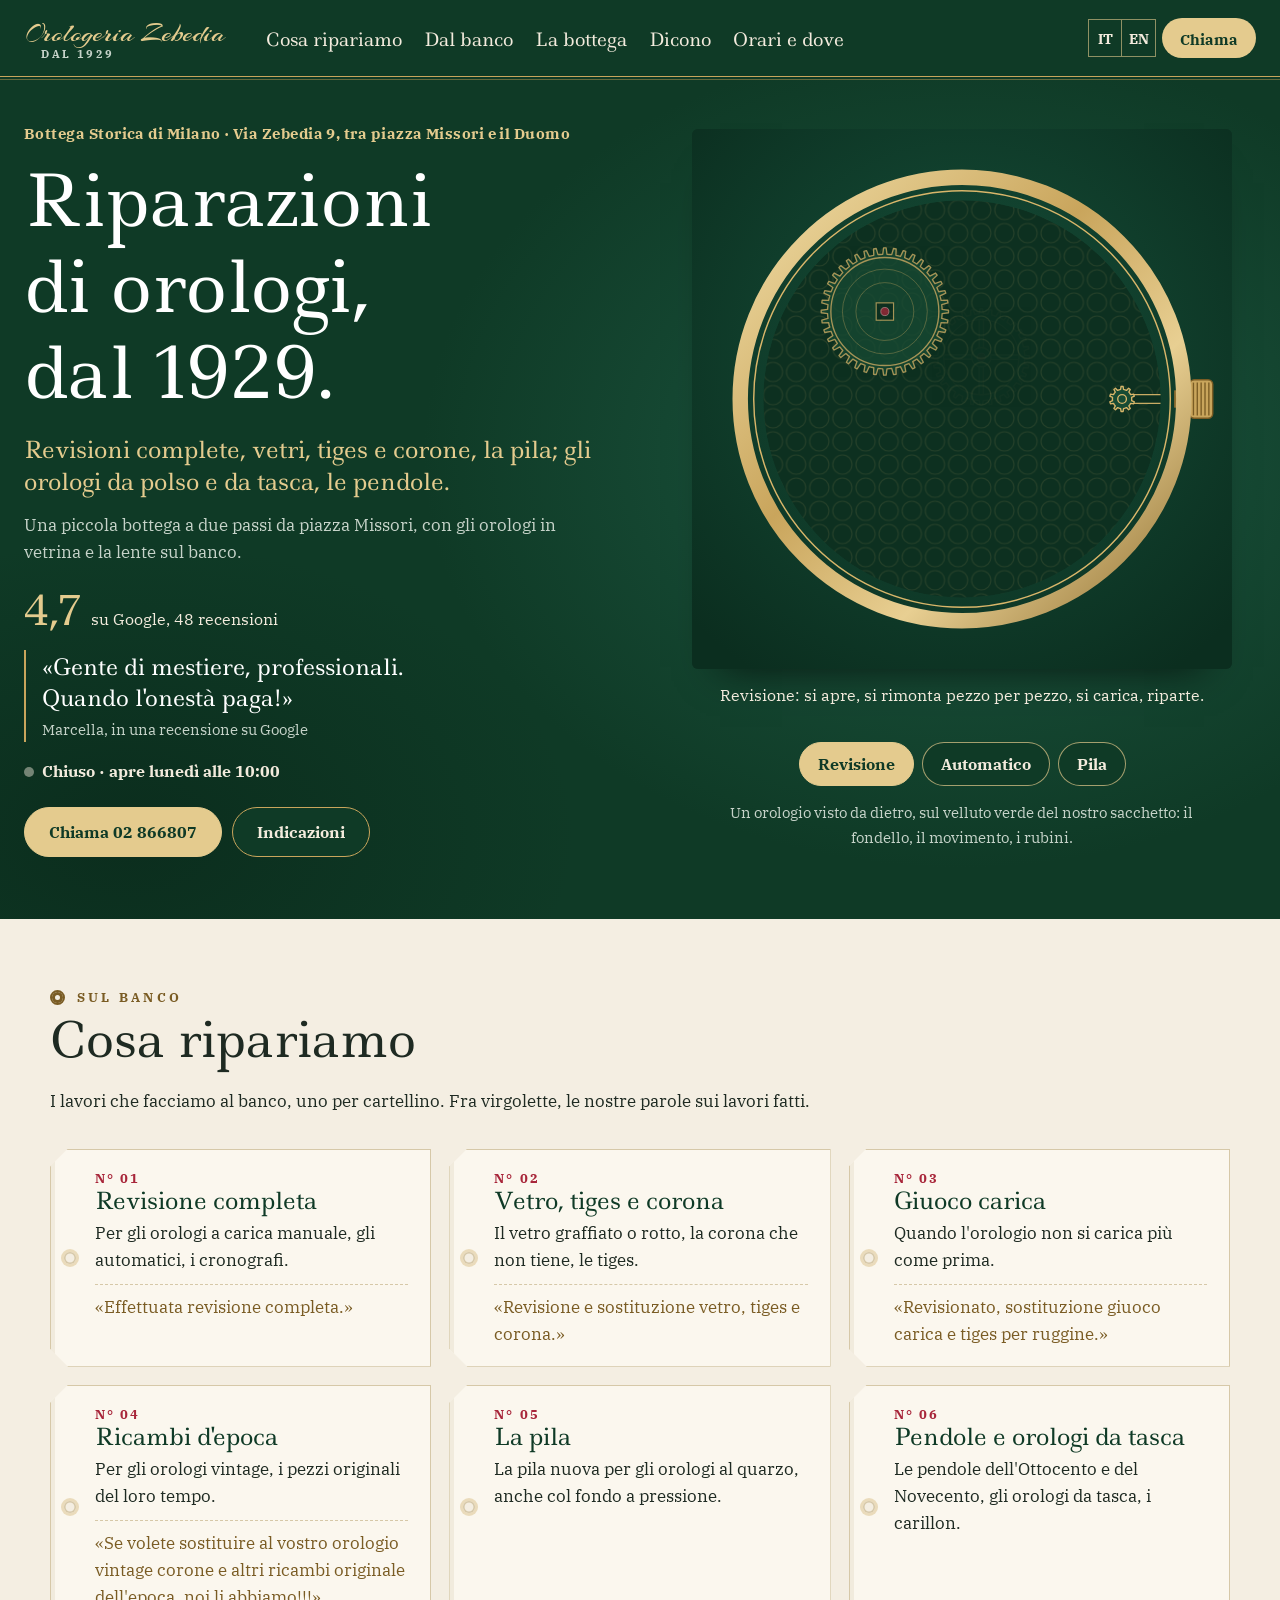
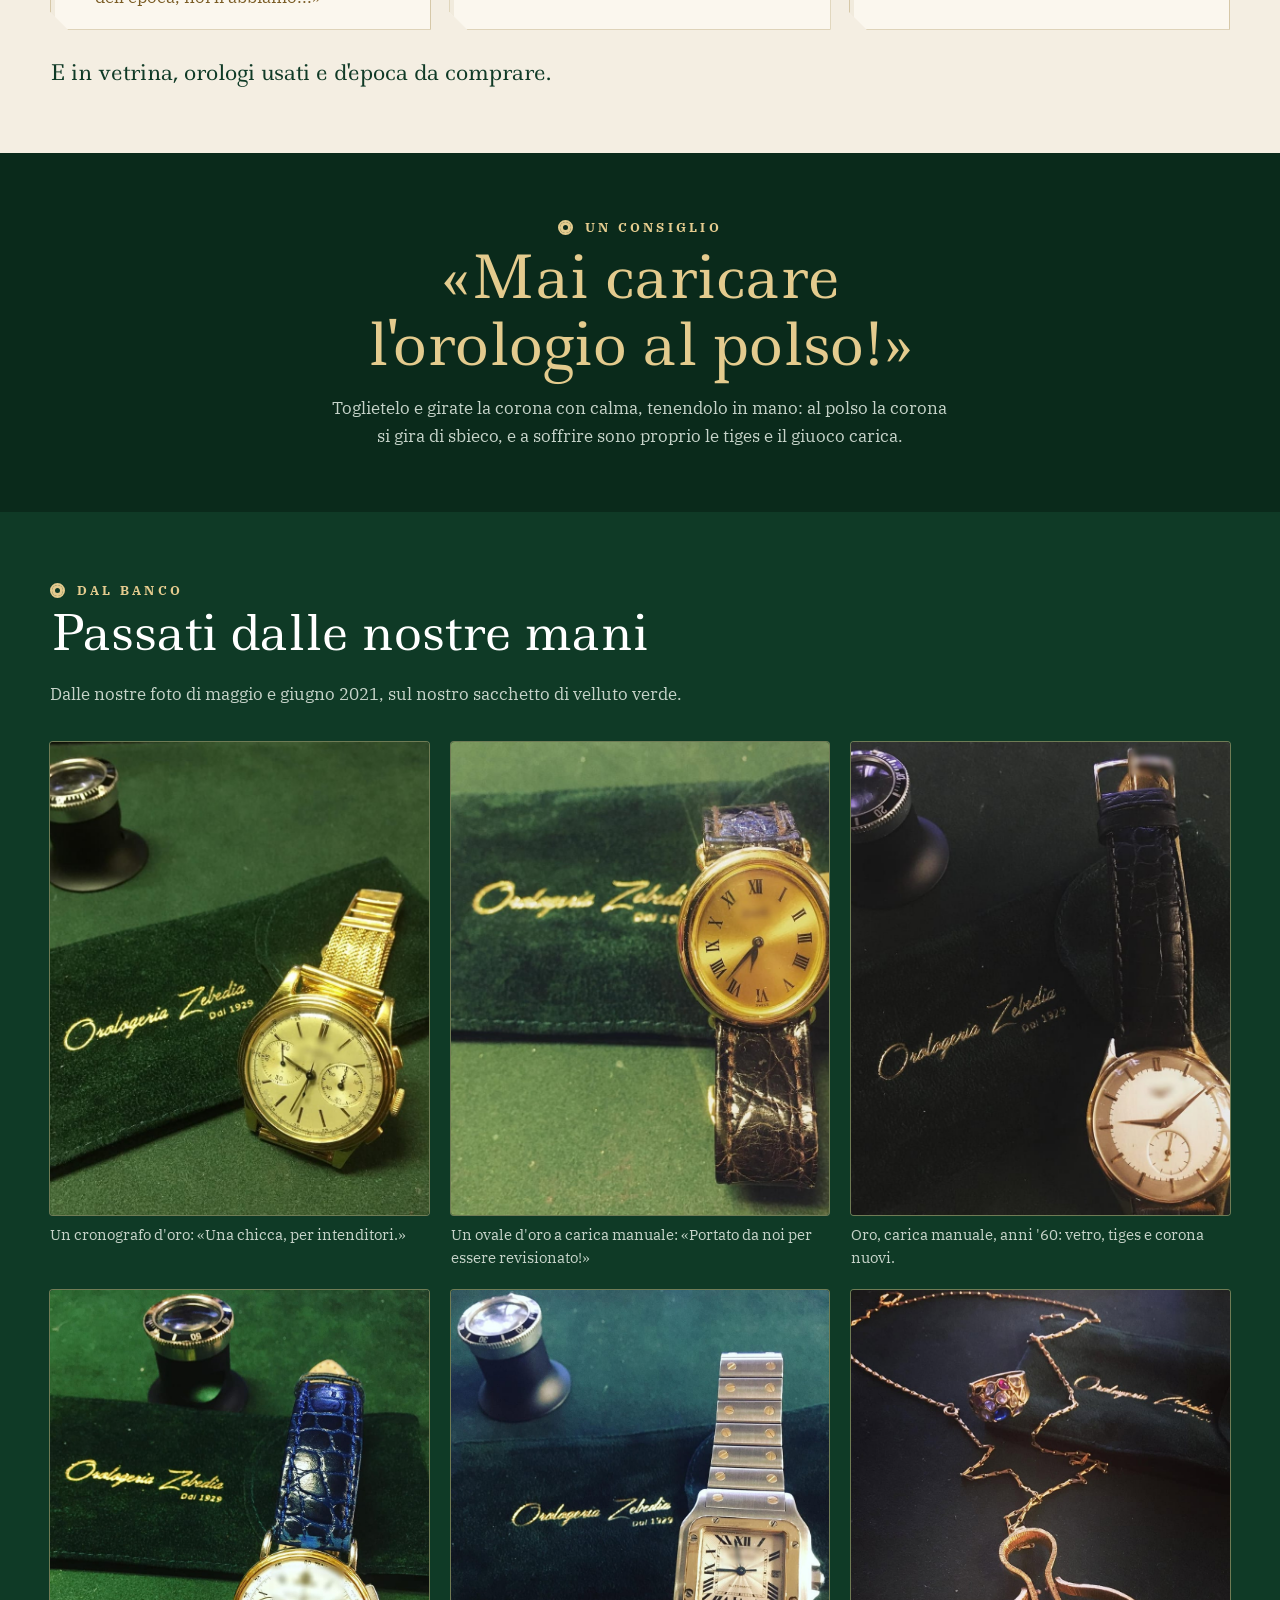
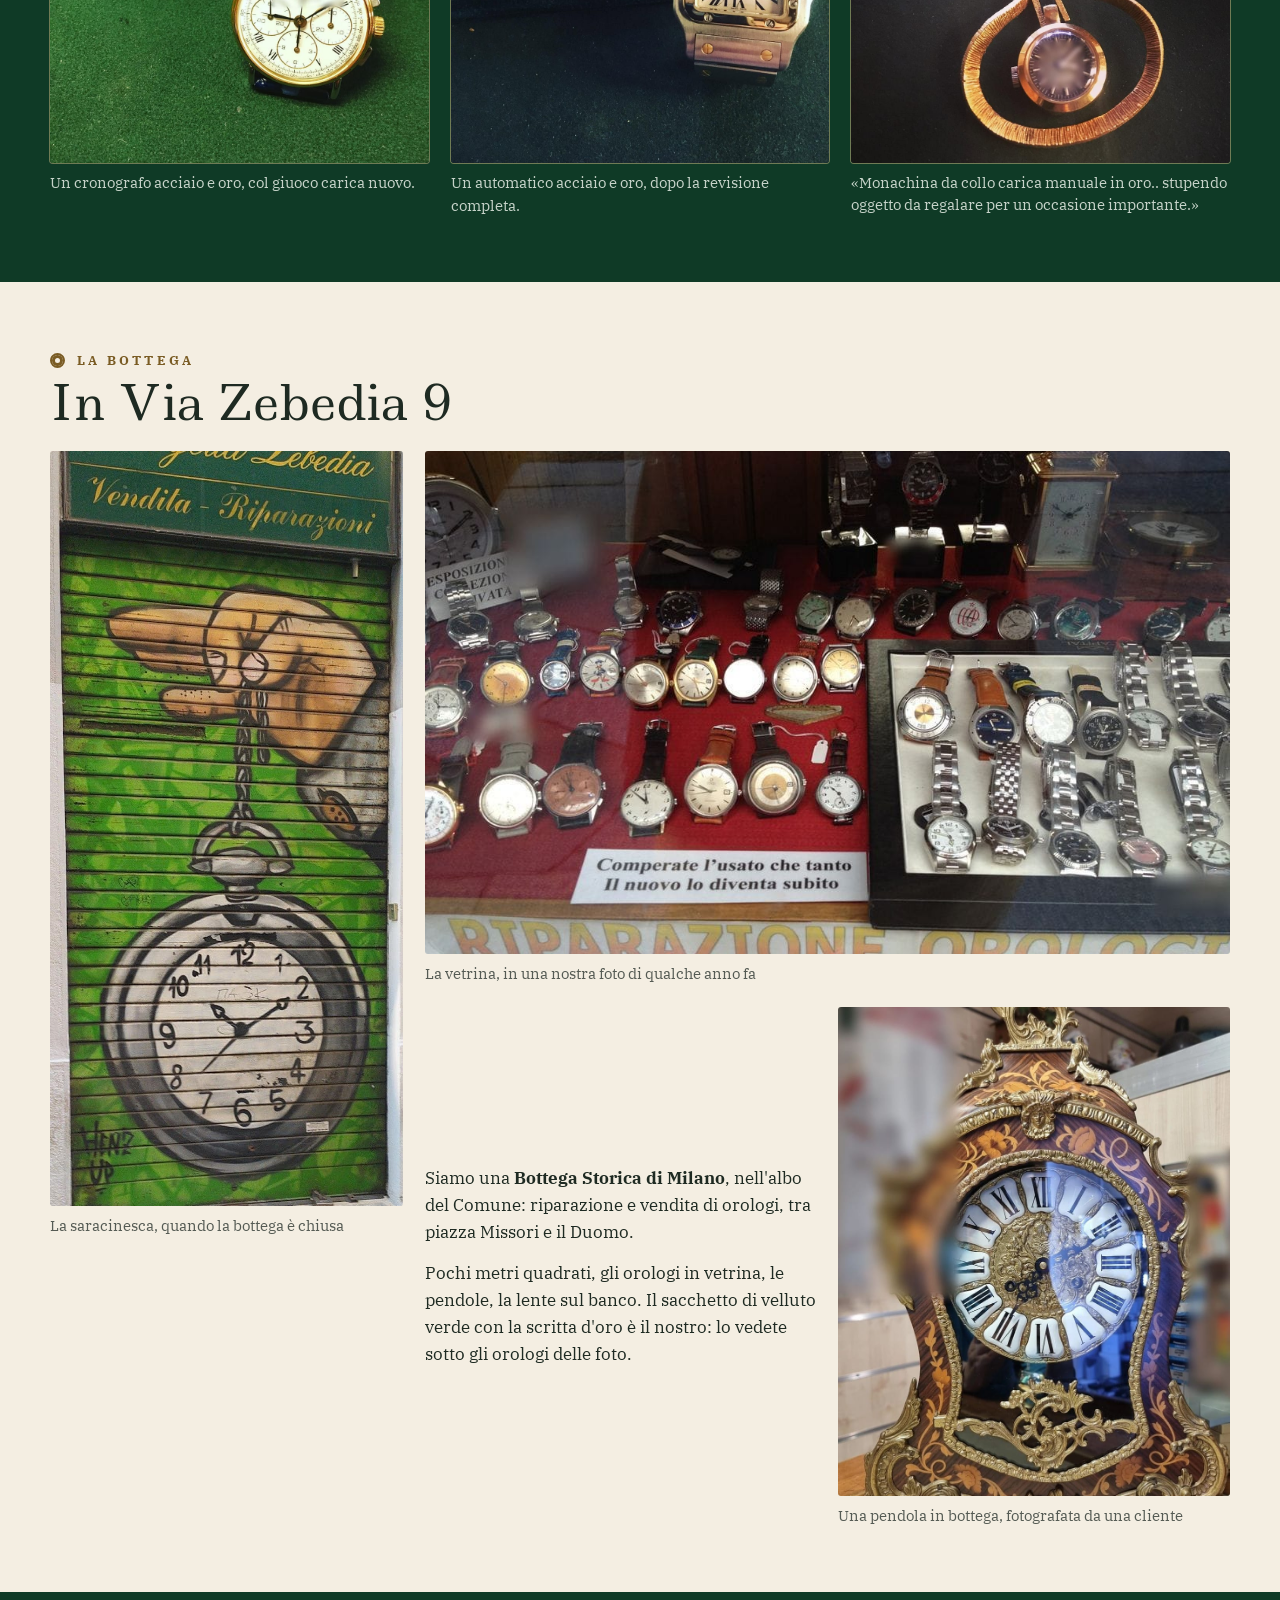
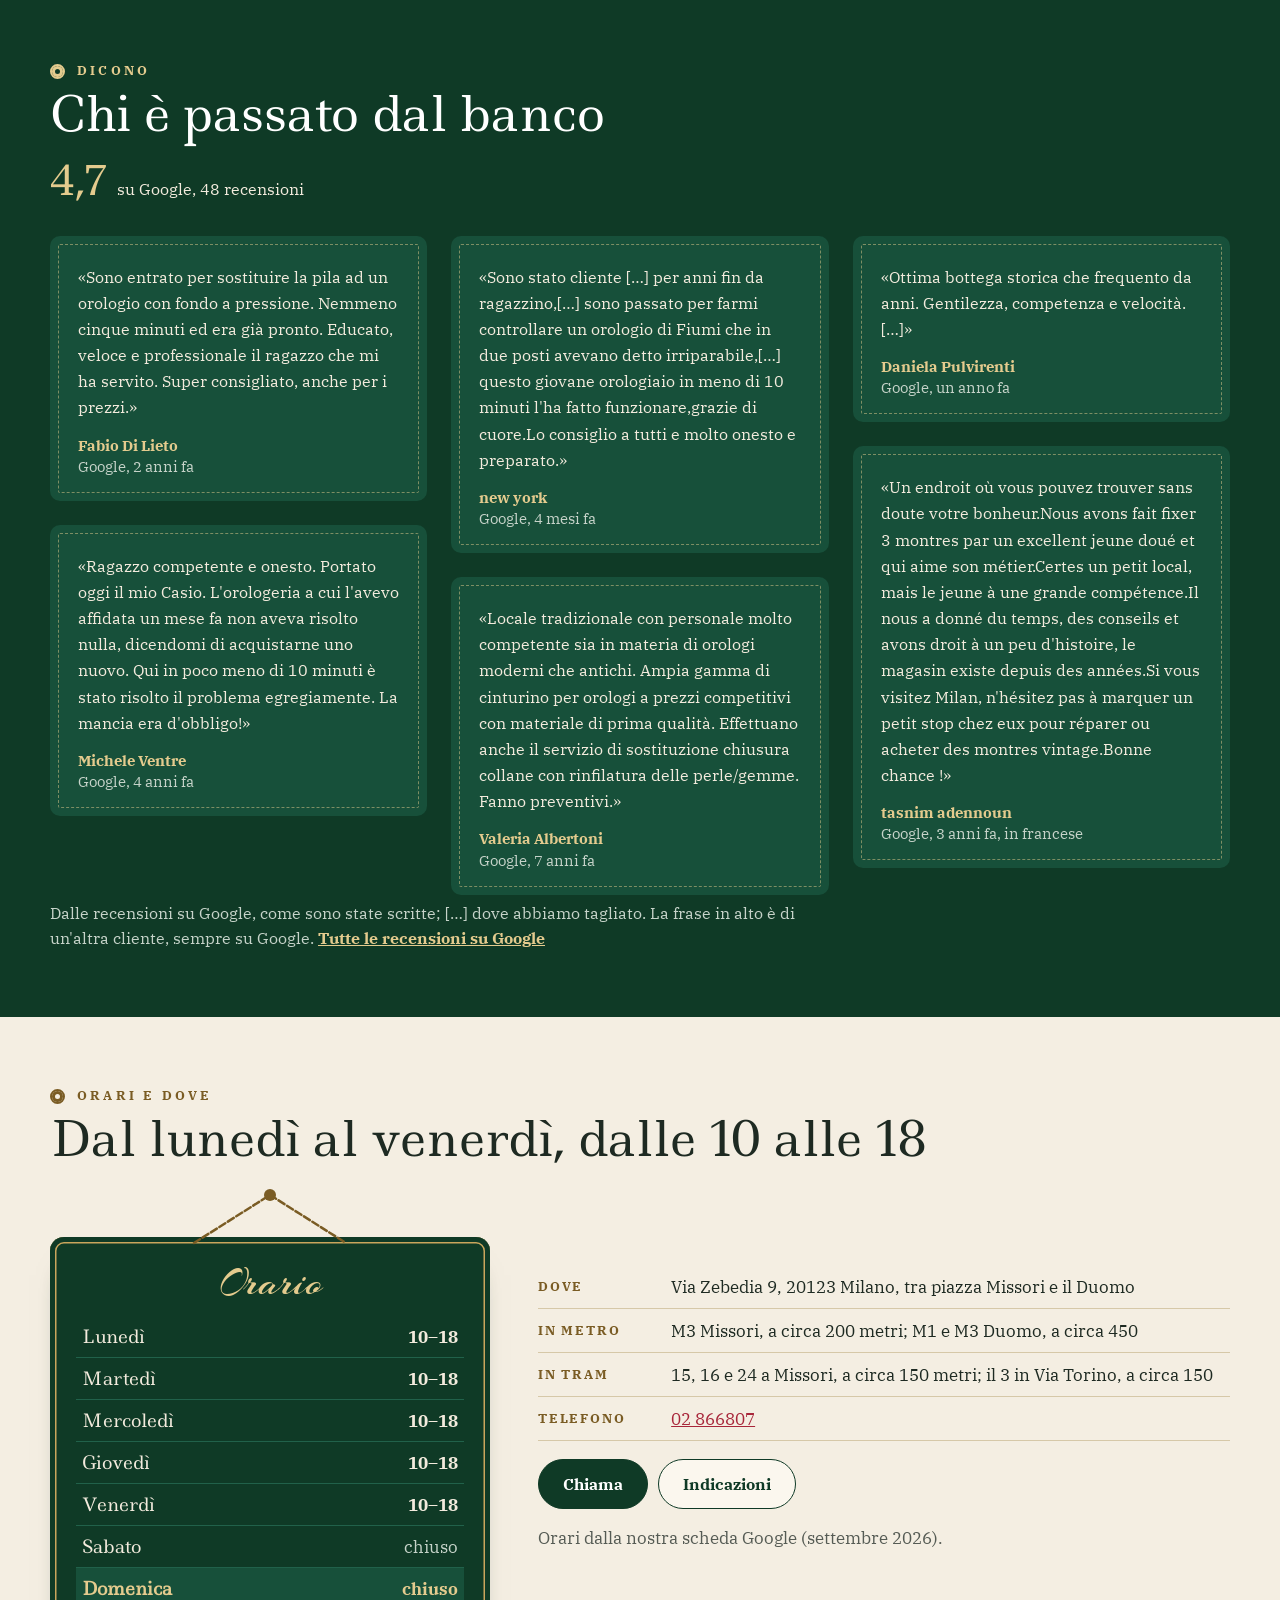
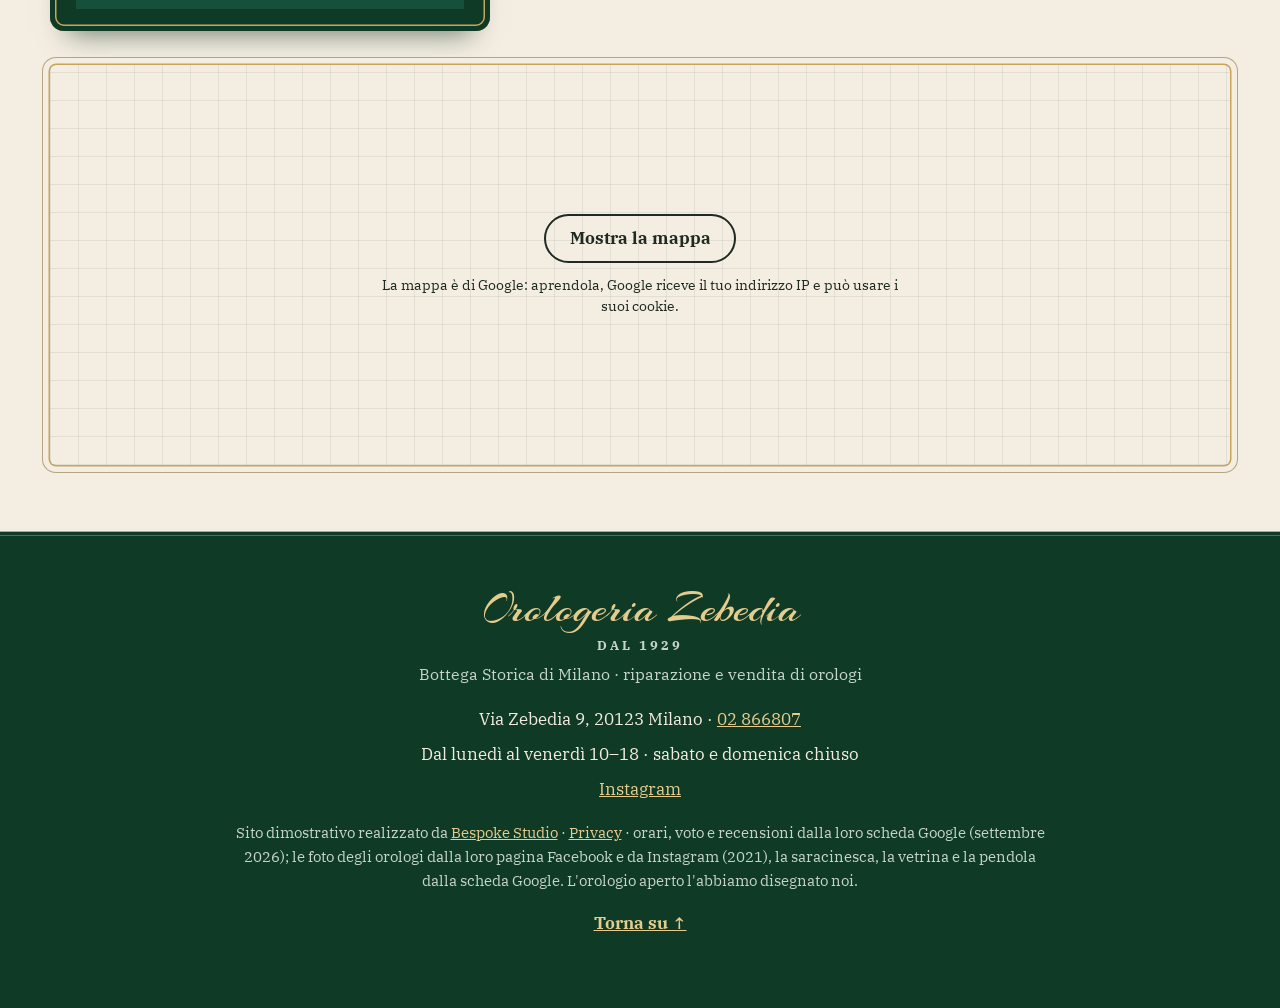
==== commit d1aec148: "Privacy e pulizia: caratteri sul sito, mappa al clic, informativa, noindex - caratteri copiati nel s" ====
--- a/index.html
+++ b/index.html
@@ -3,6 +3,7 @@
 <head>
 <meta charset="utf-8">
 <meta name="viewport" content="width=device-width, initial-scale=1">
+<meta name="robots" content="noindex">
 <script>(function(){var r=document.documentElement;r.classList.remove('no-js');
 /* la firma: finché main.js non parte c'è l'orologio col fondello chiuso; se il codice non arriva, dopo 2,5 s la revisione fatta */
 try{if(!matchMedia('(prefers-reduced-motion: reduce)').matches){r.classList.add('firma-attesa');window.__attesaRevisione=setTimeout(function(){r.classList.remove('firma-attesa')},2500)}}catch(e){}})()</script>
@@ -20,15 +21,51 @@
 <link rel="icon" href="img/favicon.svg" type="image/svg+xml">
 <link rel="icon" href="img/favicon-32.png" sizes="32x32" type="image/png">
 <link rel="apple-touch-icon" href="img/apple-touch-icon.png">
-<link rel="preconnect" href="https://fonts.googleapis.com">
-<link rel="preconnect" href="https://fonts.gstatic.com" crossorigin>
-<link href="https://fonts.googleapis.com/css2?family=Arizonia&amp;family=IBM+Plex+Serif:wght@400;700&amp;family=Ledger&amp;display=swap" rel="stylesheet">
+<link rel="stylesheet" href="fonts/fonts.css?v=1">
 <link rel="stylesheet" href="css/styles.css?v=1">
 <script src="https://cdn.jsdelivr.net/npm/gsap@3.12.5/dist/gsap.min.js" defer></script>
 <script src="https://cdn.jsdelivr.net/npm/gsap@3.12.5/dist/ScrollTrigger.min.js" defer></script>
 <script src="js/main.js?v=1" defer></script>
 <script type="application/ld+json">
-{"@context":"https://schema.org","@type":"Store","name":"Orologeria Zebedia","description":"Bottega Storica di Milano: riparazione e vendita di orologi. Revisioni complete, vetro, tiges e corona, giuoco carica, ricambi d'epoca, la pila, pendole e orologi da tasca.","url":"https://rotenzark.github.io/orologeria-zebedia/","image":"https://rotenzark.github.io/orologeria-zebedia/img/og.jpg","telephone":"+39 02 866807","address":{"@type":"PostalAddress","streetAddress":"Via Zebedia 9","postalCode":"20123","addressLocality":"Milano","addressRegion":"MI","addressCountry":"IT"},"geo":{"@type":"GeoCoordinates","latitude":45.4607134,"longitude":9.1868185},"openingHoursSpecification":[{"@type":"OpeningHoursSpecification","dayOfWeek":["Monday","Tuesday","Wednesday","Thursday","Friday"],"opens":"10:00","closes":"18:00"}],"aggregateRating":{"@type":"AggregateRating","ratingValue":"4.7","reviewCount":"48","bestRating":"5"},"sameAs":["https://www.instagram.com/orologeria.zebedia_dal1929/"]}
+{
+  "@context": "https://schema.org",
+  "@type": "Store",
+  "name": "Orologeria Zebedia",
+  "description": "Bottega Storica di Milano: riparazione e vendita di orologi. Revisioni complete, vetro, tiges e corona, giuoco carica, ricambi d'epoca, la pila, pendole e orologi da tasca.",
+  "url": "https://rotenzark.github.io/orologeria-zebedia/",
+  "image": "https://rotenzark.github.io/orologeria-zebedia/img/og.jpg",
+  "telephone": "+39 02 866807",
+  "address": {
+    "@type": "PostalAddress",
+    "streetAddress": "Via Zebedia 9",
+    "postalCode": "20123",
+    "addressLocality": "Milano",
+    "addressRegion": "MI",
+    "addressCountry": "IT"
+  },
+  "geo": {
+    "@type": "GeoCoordinates",
+    "latitude": 45.4607134,
+    "longitude": 9.1868185
+  },
+  "openingHoursSpecification": [
+    {
+      "@type": "OpeningHoursSpecification",
+      "dayOfWeek": [
+        "Monday",
+        "Tuesday",
+        "Wednesday",
+        "Thursday",
+        "Friday"
+      ],
+      "opens": "10:00",
+      "closes": "18:00"
+    }
+  ],
+  "sameAs": [
+    "https://www.instagram.com/orologeria.zebedia_dal1929/"
+  ]
+}
 </script>
 </head>
 <body>
@@ -155,12 +192,12 @@
     <h2 id="orologiT" class="capitolo__titolo" data-i18n="o.titolo">Passati dalle nostre mani</h2>
     <p class="capitolo__sotto" data-i18n="o.sotto">Dalle nostre foto di maggio e giugno 2021, sul nostro sacchetto di velluto verde.</p>
     <div class="orologi">
-      <figure class="reveal"><button type="button" class="foto" data-full="img/crono-oro.jpg" aria-label="Ingrandisci la foto" data-i18n-aria="m.ingrandisci"><img src="img/crono-oro.jpg" width="1000" height="1000" alt="Un cronografo d'oro sul nostro sacchetto di velluto verde, la lente in alto." data-i18n-alt="a.cronooro"></button><figcaption><span data-i18n="k.cronooro">Un cronografo d'oro:</span> «Una chicca, per intenditori.»</figcaption></figure>
-      <figure class="reveal"><button type="button" class="foto" data-full="img/ovale-oro.jpg" aria-label="Ingrandisci la foto" data-i18n-aria="m.ingrandisci"><img src="img/ovale-oro.jpg" width="1000" height="1000" alt="Un orologio ovale d'oro a carica manuale, coi numeri romani." data-i18n-alt="a.ovale"></button><figcaption><span data-i18n="k.ovale">Un ovale d'oro a carica manuale:</span> «Portato da noi per essere revisionato!»</figcaption></figure>
+      <figure class="reveal"><button type="button" class="foto" data-full="img/crono-oro.jpg" aria-label="Ingrandisci la foto" data-i18n-aria="m.ingrandisci"><img src="img/crono-oro.jpg" width="1000" height="1000" alt="Un cronografo d'oro sul nostro sacchetto di velluto verde, la lente in alto." data-i18n-alt="a.cronooro"></button><figcaption lang="it"><span data-i18n="k.cronooro">Un cronografo d'oro:</span> «Una chicca, per intenditori.»</figcaption></figure>
+      <figure class="reveal"><button type="button" class="foto" data-full="img/ovale-oro.jpg" aria-label="Ingrandisci la foto" data-i18n-aria="m.ingrandisci"><img src="img/ovale-oro.jpg" width="1000" height="1000" alt="Un orologio ovale d'oro a carica manuale, coi numeri romani." data-i18n-alt="a.ovale"></button><figcaption lang="it"><span data-i18n="k.ovale">Un ovale d'oro a carica manuale:</span> «Portato da noi per essere revisionato!»</figcaption></figure>
       <figure class="reveal"><button type="button" class="foto" data-full="img/oro-anni60.jpg" aria-label="Ingrandisci la foto" data-i18n-aria="m.ingrandisci"><img src="img/oro-anni60.jpg" width="1000" height="1000" alt="Un orologio d'oro degli anni '60 col cinturino in coccodrillo, la lente." data-i18n-alt="a.anni60"></button><figcaption data-i18n="k.anni60">Oro, carica manuale, anni '60: vetro, tiges e corona nuovi.</figcaption></figure>
       <figure class="reveal"><button type="button" class="foto" data-full="img/crono-blu.jpg" aria-label="Ingrandisci la foto" data-i18n-aria="m.ingrandisci"><img src="img/crono-blu.jpg" width="1000" height="1250" alt="Un cronografo acciaio e oro col cinturino blu." data-i18n-alt="a.cronoblu"></button><figcaption data-i18n="k.cronoblu">Un cronografo acciaio e oro, col giuoco carica nuovo.</figcaption></figure>
       <figure class="reveal"><button type="button" class="foto" data-full="img/acciaio-oro.jpg" aria-label="Ingrandisci la foto" data-i18n-aria="m.ingrandisci"><img src="img/acciaio-oro.jpg" width="1000" height="1250" alt="Un automatico quadrato acciaio e oro, col bracciale." data-i18n-alt="a.acciaio"></button><figcaption data-i18n="k.acciaio">Un automatico acciaio e oro, dopo la revisione completa.</figcaption></figure>
-      <figure class="reveal"><button type="button" class="foto" data-full="img/monachina.jpg" aria-label="Ingrandisci la foto" data-i18n-aria="m.ingrandisci"><img src="img/monachina.jpg" width="1000" height="1250" alt="Una monachina da collo in oro con la catena, accanto un anello con le pietre." data-i18n-alt="a.monachina"></button><figcaption>«Monachina da collo carica manuale in oro.. stupendo oggetto da regalare per un occasione importante.»</figcaption></figure>
+      <figure class="reveal"><button type="button" class="foto" data-full="img/monachina.jpg" aria-label="Ingrandisci la foto" data-i18n-aria="m.ingrandisci"><img src="img/monachina.jpg" width="1000" height="1250" alt="Una monachina da collo in oro con la catena, accanto un anello con le pietre." data-i18n-alt="a.monachina"></button><figcaption lang="it">«Monachina da collo carica manuale in oro.. stupendo oggetto da regalare per un occasione importante.»</figcaption></figure>
     </div>
   </section>
 
@@ -185,11 +222,11 @@
     <h2 id="diconoT" class="capitolo__titolo" data-i18n="d.titolo">Chi è passato dal banco</h2>
     <p class="voto voto--sezione"><b class="voto__n">4,7</b> <span class="voto__su" data-i18n="d.google">su Google, 48 recensioni</span></p>
     <ul class="recensioni">
-      <li class="recensione reveal"><p class="recensione__testo">«Sono entrato per sostituire la pila ad un orologio con fondo a pressione. Nemmeno cinque minuti ed era già pronto. Educato, veloce e professionale il ragazzo che mi ha servito. Super consigliato, anche per i prezzi.»</p><p class="recensione__chi"><b>Fabio Di Lieto</b> <span data-i18n="d.g2a">Google, 2 anni fa</span></p></li>
-      <li class="recensione reveal"><p class="recensione__testo">«Ragazzo competente e onesto. Portato oggi il mio Casio. L'orologeria a cui l'avevo affidata un mese fa non aveva risolto nulla, dicendomi di acquistarne uno nuovo. Qui in poco meno di 10 minuti è stato risolto il problema egregiamente. La mancia era d'obbligo!»</p><p class="recensione__chi"><b>Michele Ventre</b> <span data-i18n="d.g4a">Google, 4 anni fa</span></p></li>
-      <li class="recensione reveal"><p class="recensione__testo">«Sono stato cliente […] per anni fin da ragazzino,[…] sono passato per farmi controllare un orologio di Fiumi che in due posti avevano detto irriparabile,[…] questo giovane orologiaio in meno di 10 minuti l'ha fatto funzionare,grazie di cuore.Lo consiglio a tutti e molto onesto e preparato.»</p><p class="recensione__chi"><b>new york</b> <span data-i18n="d.g4m">Google, 4 mesi fa</span></p></li>
-      <li class="recensione reveal"><p class="recensione__testo">«Locale tradizionale con personale molto competente sia in materia di orologi moderni che antichi. Ampia gamma di cinturino per orologi a prezzi competitivi con materiale di prima qualità. Effettuano anche il servizio di sostituzione chiusura collane con rinfilatura delle perle/gemme. Fanno preventivi.»</p><p class="recensione__chi"><b>Valeria Albertoni</b> <span data-i18n="d.g7a">Google, 7 anni fa</span></p></li>
-      <li class="recensione reveal"><p class="recensione__testo">«Ottima bottega storica che frequento da anni. Gentilezza, competenza e velocità. […]»</p><p class="recensione__chi"><b>Daniela Pulvirenti</b> <span data-i18n="d.g1a">Google, un anno fa</span></p></li>
+      <li class="recensione reveal"><p lang="it" class="recensione__testo">«Sono entrato per sostituire la pila ad un orologio con fondo a pressione. Nemmeno cinque minuti ed era già pronto. Educato, veloce e professionale il ragazzo che mi ha servito. Super consigliato, anche per i prezzi.»</p><p class="recensione__chi"><b>Fabio Di Lieto</b> <span data-i18n="d.g2a">Google, 2 anni fa</span></p></li>
+      <li class="recensione reveal"><p lang="it" class="recensione__testo">«Ragazzo competente e onesto. Portato oggi il mio Casio. L'orologeria a cui l'avevo affidata un mese fa non aveva risolto nulla, dicendomi di acquistarne uno nuovo. Qui in poco meno di 10 minuti è stato risolto il problema egregiamente. La mancia era d'obbligo!»</p><p class="recensione__chi"><b>Michele Ventre</b> <span data-i18n="d.g4a">Google, 4 anni fa</span></p></li>
+      <li class="recensione reveal"><p lang="it" class="recensione__testo">«Sono stato cliente […] per anni fin da ragazzino,[…] sono passato per farmi controllare un orologio di Fiumi che in due posti avevano detto irriparabile,[…] questo giovane orologiaio in meno di 10 minuti l'ha fatto funzionare,grazie di cuore.Lo consiglio a tutti e molto onesto e preparato.»</p><p class="recensione__chi"><b>new york</b> <span data-i18n="d.g4m">Google, 4 mesi fa</span></p></li>
+      <li class="recensione reveal"><p lang="it" class="recensione__testo">«Locale tradizionale con personale molto competente sia in materia di orologi moderni che antichi. Ampia gamma di cinturino per orologi a prezzi competitivi con materiale di prima qualità. Effettuano anche il servizio di sostituzione chiusura collane con rinfilatura delle perle/gemme. Fanno preventivi.»</p><p class="recensione__chi"><b>Valeria Albertoni</b> <span data-i18n="d.g7a">Google, 7 anni fa</span></p></li>
+      <li class="recensione reveal"><p lang="it" class="recensione__testo">«Ottima bottega storica che frequento da anni. Gentilezza, competenza e velocità. […]»</p><p class="recensione__chi"><b>Daniela Pulvirenti</b> <span data-i18n="d.g1a">Google, un anno fa</span></p></li>
       <li class="recensione reveal"><p class="recensione__testo" lang="fr">«Un endroit où vous pouvez trouver sans doute votre bonheur.Nous avons fait fixer 3 montres par un excellent jeune doué et qui aime son métier.Certes un petit local, mais le jeune à une grande compétence.Il nous a donné du temps, des conseils et avons droit à un peu d'histoire, le magasin existe depuis des années.Si vous visitez Milan, n'hésitez pas à marquer un petit stop chez eux pour réparer ou acheter des montres vintage.Bonne chance !»</p><p class="recensione__chi"><b>tasnim adennoun</b> <span data-i18n="d.g3a">Google, 3 anni fa, in francese</span></p></li>
     </ul>
     <p class="dicono__nota"><span data-i18n="d.nota">Dalle recensioni su Google, come sono state scritte; […] dove abbiamo tagliato. La frase in alto è di un'altra cliente, sempre su Google.</span> <a href="https://www.google.com/maps/search/?api=1&amp;query=Orologeria+Zebedia%2C+Via+Zebedia+9%2C+20123+Milano" target="_blank" rel="noopener" data-i18n="d.tutte">Tutte le recensioni su Google</a></p>
@@ -225,7 +262,7 @@
       </div>
     </div>
     <div class="cartina reveal">
-      <iframe title="Mappa: Orologeria Zebedia, Via Zebedia 9, Milano" data-i18n-title="w.mappa" src="https://maps.google.com/maps?q=Orologeria%20Zebedia%2C%20Via%20Zebedia%209%2C%2020123%20Milano&amp;z=16&amp;output=embed" width="600" height="400" loading="lazy" referrerpolicy="no-referrer-when-downgrade"></iframe>
+      <div class="mappa-clic" data-mappa-clic style="--mappa-h: 400px"><template><iframe title="Mappa: Orologeria Zebedia, Via Zebedia 9, Milano" data-i18n-title="w.mappa" src="https://maps.google.com/maps?q=Orologeria%20Zebedia%2C%20Via%20Zebedia%209%2C%2020123%20Milano&amp;z=16&amp;output=embed" width="600" height="400" loading="lazy" referrerpolicy="no-referrer-when-downgrade"></iframe></template><div class="mappa-clic__velo"><a class="mappa-clic__btn" href="https://www.google.com/maps/dir/?api=1&amp;destination=Orologeria+Zebedia%2C+Via+Zebedia+9%2C+20123+Milano" target="_blank" rel="noopener">Mostra la mappa</a><p class="mappa-clic__nota">La mappa è di Google: aprendola, Google riceve il tuo indirizzo IP e può usare i suoi cookie.</p></div></div>
     </div>
   </section>
 
@@ -238,7 +275,7 @@
     <p class="piede__dove">Via Zebedia 9, 20123 Milano · <a href="tel:+3902866807" class="intero">02 866807</a></p>
     <p class="piede__orario" data-i18n="f2.orario">Dal lunedì al venerdì 10–18 · sabato e domenica chiuso</p>
     <p class="piede__social"><a href="https://www.instagram.com/orologeria.zebedia_dal1929/" target="_blank" rel="noopener">Instagram</a></p>
-    <p class="piede__cred" data-i18n="f2.cred">Sito dimostrativo realizzato da <a href="https://bespokestud.io" rel="noopener">Bespoke Studio</a> · orari, voto e recensioni dalla loro scheda Google (settembre 2026); le foto degli orologi dalla loro pagina Facebook e da Instagram (2021), la saracinesca, la vetrina e la pendola dalla scheda Google. L'orologio aperto l'abbiamo disegnato noi.</p>
+    <p class="piede__cred" data-i18n="f2.cred">Sito dimostrativo realizzato da <a href="https://bespokestud.io" rel="noopener">Bespoke Studio</a> · <a href="privacy.html">Privacy</a> · orari, voto e recensioni dalla loro scheda Google (settembre 2026); le foto degli orologi dalla loro pagina Facebook e da Instagram (2021), la saracinesca, la vetrina e la pendola dalla scheda Google. L'orologio aperto l'abbiamo disegnato noi.</p>
     <p><a class="piede__su" href="#inizio" data-i18n="f2.su">Torna su ↑</a></p>
   </div>
 </footer>
@@ -253,5 +290,6 @@
   <img id="lightboxImg" src="" alt="">
 </div>
 
+<script src="js/mappa-clic.js?v=1" defer></script>
 </body>
 </html>
--- a/fonts/fonts.css
+++ b/fonts/fonts.css
@@ -0,0 +1,145 @@
+/* Caratteri ospitati sul sito: nessuna richiesta a Google Fonts o Fontshare (giro privacy 1/10/2026). Licenze in LICENSE.txt. */
+/* vietnamese */
+@font-face {
+  font-family: 'Arizonia';
+  font-style: normal;
+  font-weight: 400;
+  font-display: swap;
+  src: url(arizonia-v23-neIIzCemt4A5qa7mv5WOFqwKUQ.woff2) format('woff2');
+  unicode-range: U+0102-0103, U+0110-0111, U+0128-0129, U+0168-0169, U+01A0-01A1, U+01AF-01B0, U+0300-0301, U+0303-0304, U+0308-0309, U+0323, U+0329, U+1EA0-1EF9, U+20AB;
+}
+/* latin-ext */
+@font-face {
+  font-family: 'Arizonia';
+  font-style: normal;
+  font-weight: 400;
+  font-display: swap;
+  src: url(arizonia-v23-neIIzCemt4A5qa7mv5WPFqwKUQ.woff2) format('woff2');
+  unicode-range: U+0100-02BA, U+02BD-02C5, U+02C7-02CC, U+02CE-02D7, U+02DD-02FF, U+0304, U+0308, U+0329, U+1D00-1DBF, U+1E00-1E9F, U+1EF2-1EFF, U+2020, U+20A0-20AB, U+20AD-20C0, U+2113, U+2C60-2C7F, U+A720-A7FF;
+}
+/* latin */
+@font-face {
+  font-family: 'Arizonia';
+  font-style: normal;
+  font-weight: 400;
+  font-display: swap;
+  src: url(arizonia-v23-neIIzCemt4A5qa7mv5WBFqw.woff2) format('woff2');
+  unicode-range: U+0000-00FF, U+0131, U+0152-0153, U+02BB-02BC, U+02C6, U+02DA, U+02DC, U+0304, U+0308, U+0329, U+2000-206F, U+20AC, U+2122, U+2191, U+2193, U+2212, U+2215, U+FEFF, U+FFFD;
+}
+/* cyrillic-ext */
+@font-face {
+  font-family: 'IBM Plex Serif';
+  font-style: normal;
+  font-weight: 400;
+  font-display: swap;
+  src: url(ibmplexserif-v20-jizDREVNn1dOx-zrZ2X3pZvkTiUS2zcLig.woff2) format('woff2');
+  unicode-range: U+0460-052F, U+1C80-1C8A, U+20B4, U+2DE0-2DFF, U+A640-A69F, U+FE2E-FE2F;
+}
+/* cyrillic */
+@font-face {
+  font-family: 'IBM Plex Serif';
+  font-style: normal;
+  font-weight: 400;
+  font-display: swap;
+  src: url(ibmplexserif-v20-jizDREVNn1dOx-zrZ2X3pZvkTiUb2zcLig.woff2) format('woff2');
+  unicode-range: U+0301, U+0400-045F, U+0490-0491, U+04B0-04B1, U+2116;
+}
+/* vietnamese */
+@font-face {
+  font-family: 'IBM Plex Serif';
+  font-style: normal;
+  font-weight: 400;
+  font-display: swap;
+  src: url(ibmplexserif-v20-jizDREVNn1dOx-zrZ2X3pZvkTiUQ2zcLig.woff2) format('woff2');
+  unicode-range: U+0102-0103, U+0110-0111, U+0128-0129, U+0168-0169, U+01A0-01A1, U+01AF-01B0, U+0300-0301, U+0303-0304, U+0308-0309, U+0323, U+0329, U+1EA0-1EF9, U+20AB;
+}
+/* latin-ext */
+@font-face {
+  font-family: 'IBM Plex Serif';
+  font-style: normal;
+  font-weight: 400;
+  font-display: swap;
+  src: url(ibmplexserif-v20-jizDREVNn1dOx-zrZ2X3pZvkTiUR2zcLig.woff2) format('woff2');
+  unicode-range: U+0100-02BA, U+02BD-02C5, U+02C7-02CC, U+02CE-02D7, U+02DD-02FF, U+0304, U+0308, U+0329, U+1D00-1DBF, U+1E00-1E9F, U+1EF2-1EFF, U+2020, U+20A0-20AB, U+20AD-20C0, U+2113, U+2C60-2C7F, U+A720-A7FF;
+}
+/* latin */
+@font-face {
+  font-family: 'IBM Plex Serif';
+  font-style: normal;
+  font-weight: 400;
+  font-display: swap;
+  src: url(ibmplexserif-v20-jizDREVNn1dOx-zrZ2X3pZvkTiUf2zc.woff2) format('woff2');
+  unicode-range: U+0000-00FF, U+0131, U+0152-0153, U+02BB-02BC, U+02C6, U+02DA, U+02DC, U+0304, U+0308, U+0329, U+2000-206F, U+20AC, U+2122, U+2191, U+2193, U+2212, U+2215, U+FEFF, U+FFFD;
+}
+/* cyrillic-ext */
+@font-face {
+  font-family: 'IBM Plex Serif';
+  font-style: normal;
+  font-weight: 700;
+  font-display: swap;
+  src: url(ibmplexserif-v20-jizAREVNn1dOx-zrZ2X3pZvkTi2k_iI5q1vxiQ.woff2) format('woff2');
+  unicode-range: U+0460-052F, U+1C80-1C8A, U+20B4, U+2DE0-2DFF, U+A640-A69F, U+FE2E-FE2F;
+}
+/* cyrillic */
+@font-face {
+  font-family: 'IBM Plex Serif';
+  font-style: normal;
+  font-weight: 700;
+  font-display: swap;
+  src: url(ibmplexserif-v20-jizAREVNn1dOx-zrZ2X3pZvkTi2k_iIwq1vxiQ.woff2) format('woff2');
+  unicode-range: U+0301, U+0400-045F, U+0490-0491, U+04B0-04B1, U+2116;
+}
+/* vietnamese */
+@font-face {
+  font-family: 'IBM Plex Serif';
+  font-style: normal;
+  font-weight: 700;
+  font-display: swap;
+  src: url(ibmplexserif-v20-jizAREVNn1dOx-zrZ2X3pZvkTi2k_iI7q1vxiQ.woff2) format('woff2');
+  unicode-range: U+0102-0103, U+0110-0111, U+0128-0129, U+0168-0169, U+01A0-01A1, U+01AF-01B0, U+0300-0301, U+0303-0304, U+0308-0309, U+0323, U+0329, U+1EA0-1EF9, U+20AB;
+}
+/* latin-ext */
+@font-face {
+  font-family: 'IBM Plex Serif';
+  font-style: normal;
+  font-weight: 700;
+  font-display: swap;
+  src: url(ibmplexserif-v20-jizAREVNn1dOx-zrZ2X3pZvkTi2k_iI6q1vxiQ.woff2) format('woff2');
+  unicode-range: U+0100-02BA, U+02BD-02C5, U+02C7-02CC, U+02CE-02D7, U+02DD-02FF, U+0304, U+0308, U+0329, U+1D00-1DBF, U+1E00-1E9F, U+1EF2-1EFF, U+2020, U+20A0-20AB, U+20AD-20C0, U+2113, U+2C60-2C7F, U+A720-A7FF;
+}
+/* latin */
+@font-face {
+  font-family: 'IBM Plex Serif';
+  font-style: normal;
+  font-weight: 700;
+  font-display: swap;
+  src: url(ibmplexserif-v20-jizAREVNn1dOx-zrZ2X3pZvkTi2k_iI0q1s.woff2) format('woff2');
+  unicode-range: U+0000-00FF, U+0131, U+0152-0153, U+02BB-02BC, U+02C6, U+02DA, U+02DC, U+0304, U+0308, U+0329, U+2000-206F, U+20AC, U+2122, U+2191, U+2193, U+2212, U+2215, U+FEFF, U+FFFD;
+}
+/* cyrillic */
+@font-face {
+  font-family: 'Ledger';
+  font-style: normal;
+  font-weight: 400;
+  font-display: swap;
+  src: url(ledger-v17-j8_q6-HK1L3if_sBmMrxLTA.woff2) format('woff2');
+  unicode-range: U+0301, U+0400-045F, U+0490-0491, U+04B0-04B1, U+2116;
+}
+/* latin-ext */
+@font-face {
+  font-family: 'Ledger';
+  font-style: normal;
+  font-weight: 400;
+  font-display: swap;
+  src: url(ledger-v17-j8_q6-HK1L3if_sBksrxLTA.woff2) format('woff2');
+  unicode-range: U+0100-02BA, U+02BD-02C5, U+02C7-02CC, U+02CE-02D7, U+02DD-02FF, U+0304, U+0308, U+0329, U+1D00-1DBF, U+1E00-1E9F, U+1EF2-1EFF, U+2020, U+20A0-20AB, U+20AD-20C0, U+2113, U+2C60-2C7F, U+A720-A7FF;
+}
+/* latin */
+@font-face {
+  font-family: 'Ledger';
+  font-style: normal;
+  font-weight: 400;
+  font-display: swap;
+  src: url(ledger-v17-j8_q6-HK1L3if_sBnMrx.woff2) format('woff2');
+  unicode-range: U+0000-00FF, U+0131, U+0152-0153, U+02BB-02BC, U+02C6, U+02DA, U+02DC, U+0304, U+0308, U+0329, U+2000-206F, U+20AC, U+2122, U+2191, U+2193, U+2212, U+2215, U+FEFF, U+FFFD;
+}
--- a/css/styles.css
+++ b/css/styles.css
@@ -296,3 +296,12 @@
 .firma-attesa .pezzo { opacity: 0; }
 .firma-attesa .luce { stroke-dasharray: 0 2; stroke-dashoffset: 0; }
 /*/REVISIONE*/
+
+/*MAPPACLIC*/
+/* la mappa Google si carica solo al clic (giro privacy 1/10/2026) */
+.mappa-clic { display: flex; align-items: center; justify-content: center; width: 100%; height: 100%; min-height: var(--mappa-h, 320px); box-sizing: border-box; padding: 24px; text-align: center; background: repeating-linear-gradient(0deg, rgba(127, 127, 127, 0.14) 0 1px, transparent 1px 28px), repeating-linear-gradient(90deg, rgba(127, 127, 127, 0.14) 0 1px, transparent 1px 28px); }
+.mappa-clic__velo { display: flex; flex-direction: column; align-items: center; gap: 12px; max-width: 32em; }
+.mappa-clic__btn { display: inline-block; padding: 0.75em 1.4em; border: 2px solid currentColor; border-radius: 999px; color: inherit; font: inherit; font-weight: 600; line-height: 1.2; text-decoration: none; background: transparent; cursor: pointer; }
+.mappa-clic__btn:hover, .mappa-clic__btn:focus-visible { text-decoration: underline; }
+.mappa-clic__nota { margin: 0; font-size: 0.85em; line-height: 1.45; }
+/*/MAPPACLIC*/
